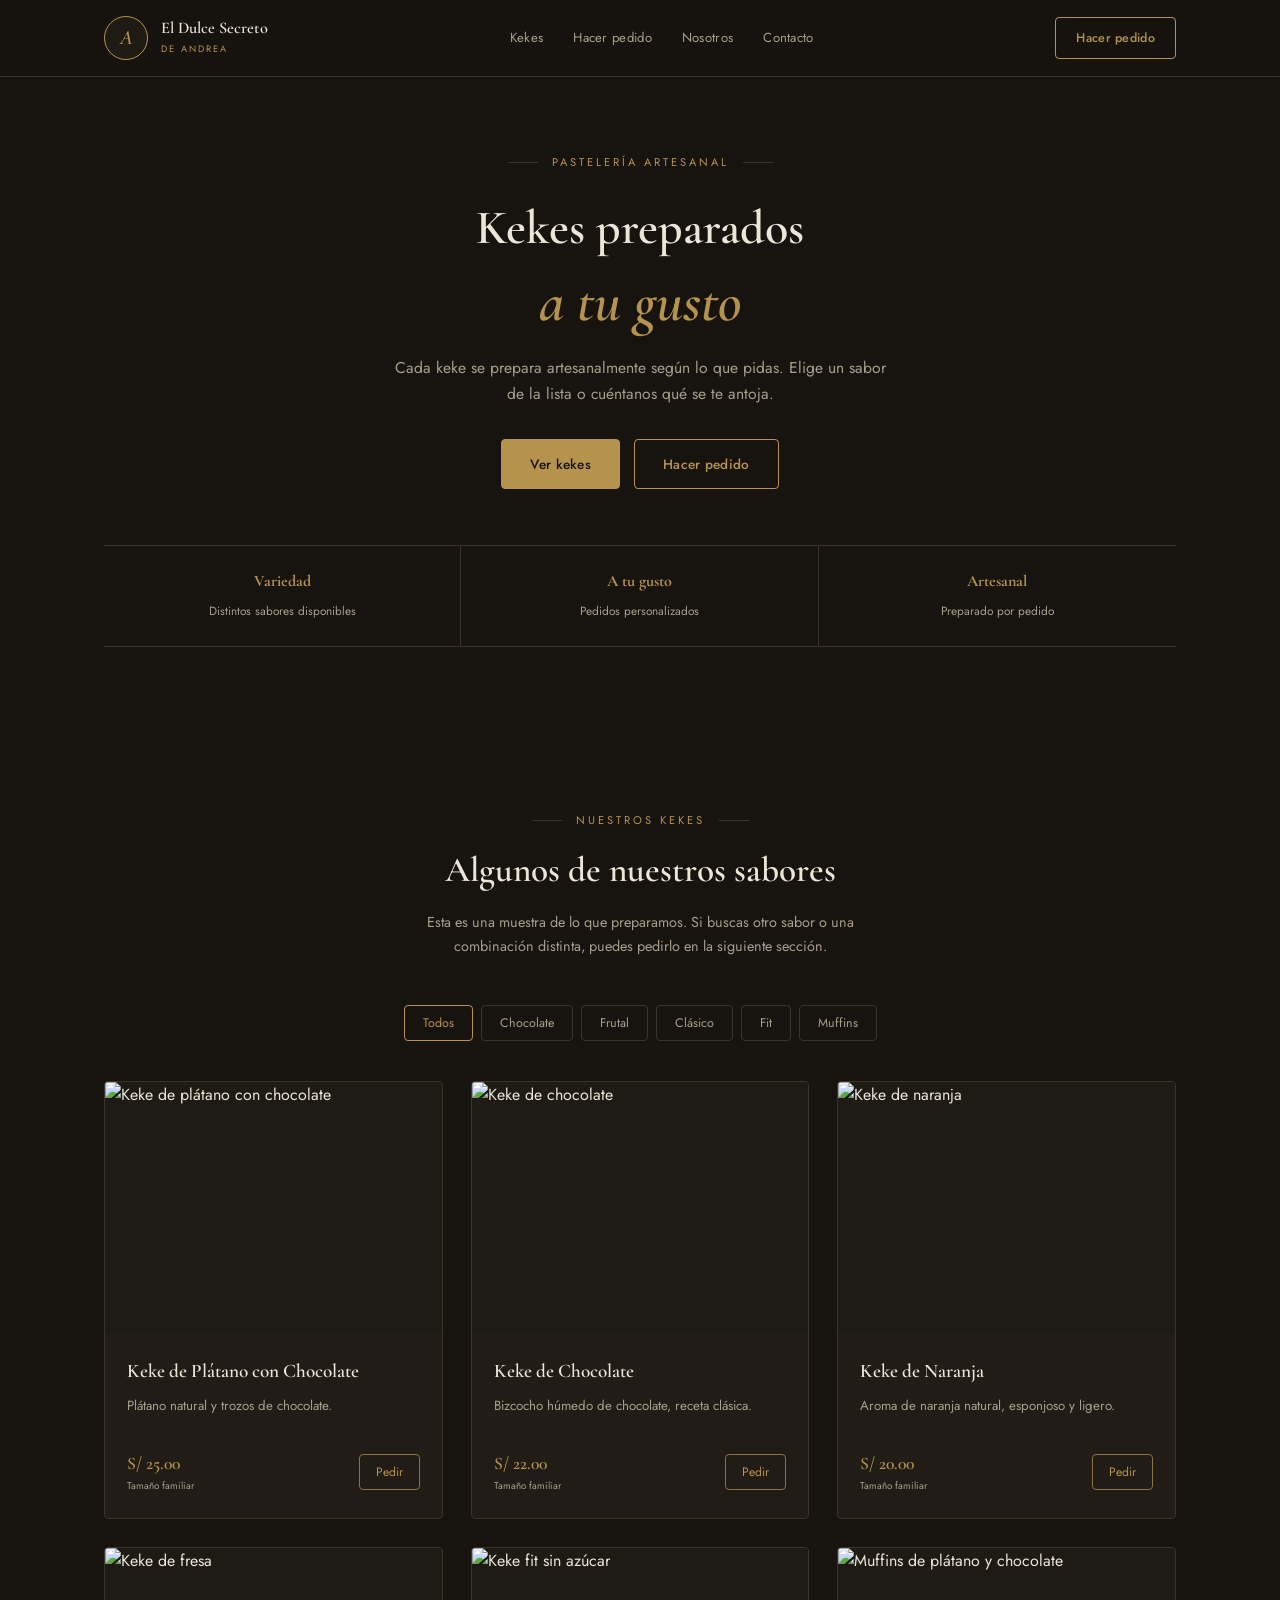
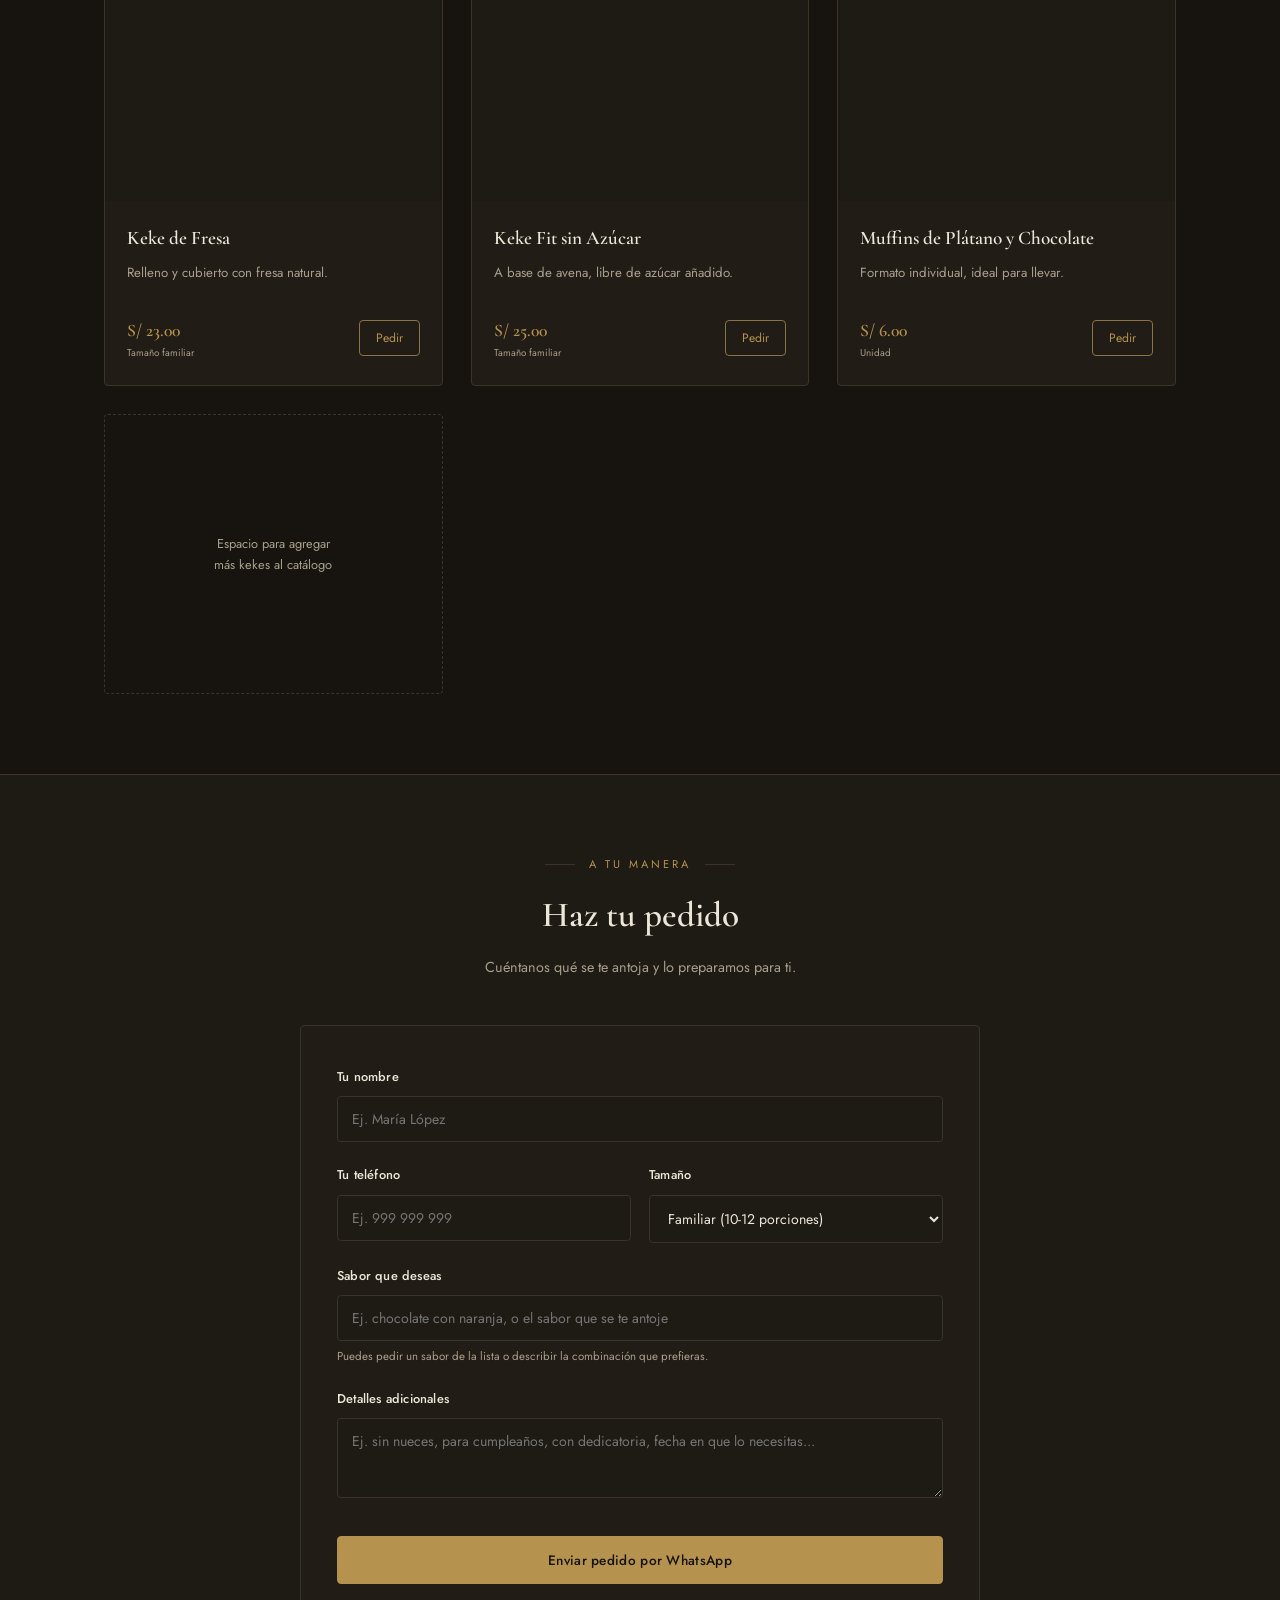
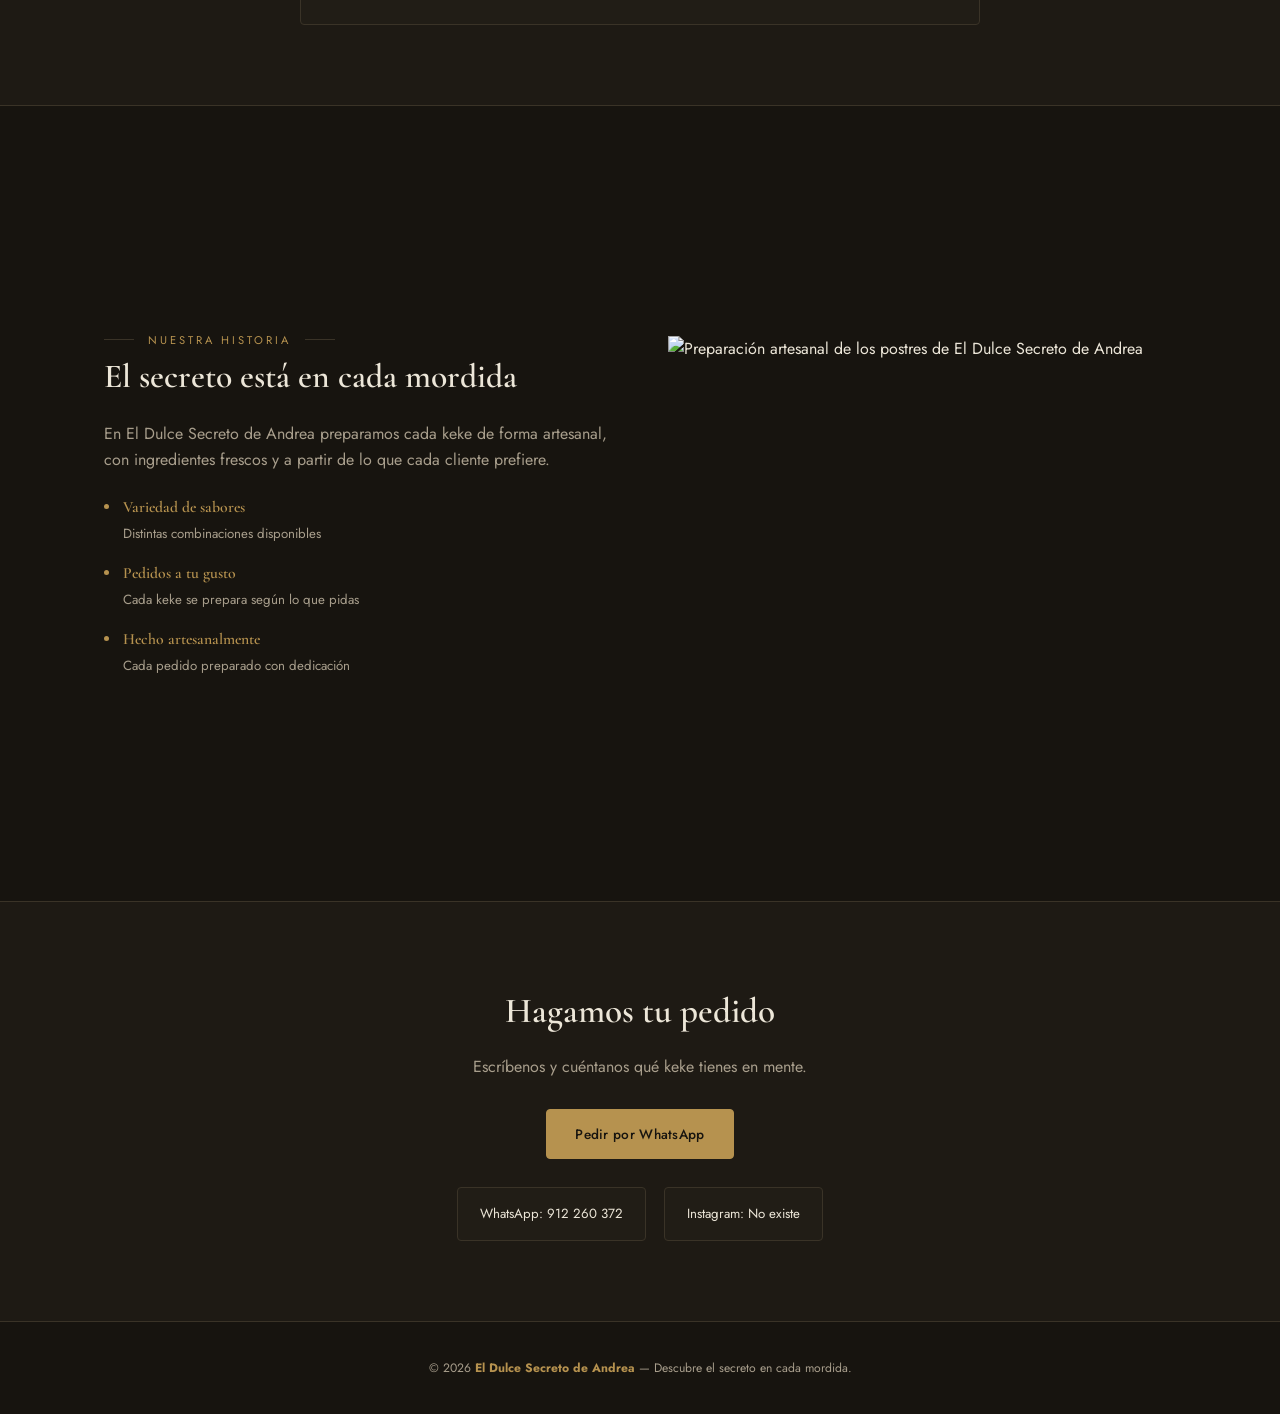
==== index.html @ 8eaac6d7 "Rename README.md to index.html" ====
<!DOCTYPE html>
<html lang="es">
<head>
<meta charset="UTF-8">
<meta name="viewport" content="width=device-width, initial-scale=1.0">
<title>El Dulce Secreto de Andrea | Pastelería Artesanal</title>
<meta name="description" content="Queques artesanales preparados a tu gusto. Elige tu sabor y arma tu pedido.">

<!-- ============================================================
     FUENTES
     - "Cormorant Garamond" = títulos (serif clásica)
     - "Jost" = texto general
     Si quieres cambiar de fuente, hazlo aquí y en --font-* abajo.
============================================================= -->
<link rel="preconnect" href="https://fonts.googleapis.com">
<link rel="preconnect" href="https://fonts.gstatic.com" crossorigin>
<link href="https://fonts.googleapis.com/css2?family=Cormorant+Garamond:ital,wght@0,500;0,600;0,700;1,500&family=Jost:wght@300;400;500;600&display=swap" rel="stylesheet">

<style>
  /* ============================================================
     1. VARIABLES DE MARCA
     Paleta inspirada en tu flyer (negro + dorado) pero más suave:
     fondo carbón oscuro en vez de negro puro, dorado como acento
     puntual, no como color dominante.
  ============================================================= */
  :root{
    --fondo:        #17140f;   /* carbón oscuro, no negro puro */
    --fondo-suave:  #1e1a14;
    --tarjeta:      #211d16;
    --texto:        #ece6d8;
    --texto-suave:  #a89e8c;
    --dorado:       #b6924f;
    --dorado-suave: #8c7343;
    --linea:        #3a3327;

    --font-display: 'Cormorant Garamond', serif;
    --font-body:    'Jost', sans-serif;

    --radio: 4px;
  }

  *{ box-sizing:border-box; margin:0; padding:0; }
  html{ scroll-behavior:smooth; }

  body{
    background: var(--fondo);
    color: var(--texto);
    font-family: var(--font-body);
    line-height: 1.65;
  }

  img{  display:block; }
  a{ color:inherit; text-decoration:none; }
  ::selection{ background: var(--dorado-suave); color:#fff; }

  a:focus-visible, button:focus-visible, input:focus-visible, textarea:focus-visible, select:focus-visible{
    outline: 1px solid var(--dorado);
    outline-offset: 3px;
  }

  .contenedor{
    width:100%;
    max-width: 1120px;
    margin-inline:auto;
    padding-inline: 24px;
  }

  .filete{
    display:flex; align-items:center; justify-content:center; gap:14px;
    color: var(--dorado);
    font-size: 0.7rem;
    letter-spacing: 3px;
    text-transform: uppercase;
  }
  .filete::before, .filete::after{
    content:""; width:30px; height:1px; background: var(--linea);
  }

  /* ============================================================
     2. ENCABEZADO
  ============================================================= */
  header{
    position:sticky; top:0; z-index:100;
    background: rgba(23,20,15,0.94);
    border-bottom: 1px solid var(--linea);
  }

  .nav{ display:flex; align-items:center; justify-content:space-between; padding-block:16px; }
  .marca{ display:flex; align-items:center; gap:13px; }

  .marca-logo{
    width:44px; height:44px; border-radius:50%;
    border:1px solid var(--dorado);
    display:flex; align-items:center; justify-content:center;
    font-family: var(--font-display); font-style:italic; font-weight:600;
    font-size:1.3rem; color: var(--dorado);
    background: var(--fondo-suave);
    /* 👉 Reemplaza este círculo con tu logo real, por ejemplo:
       <img class="marca-logo" src="RUTA_O_LINK_DE_TU_LOGO" alt="El Dulce Secreto de Andrea"> */
  }

  .marca-texto p{ font-family: var(--font-display); font-weight:600; font-size:1.02rem; color:var(--texto); line-height:1.1; }
  .marca-texto span{ display:block; font-size:0.58rem; letter-spacing:2px; color:var(--dorado); text-transform:uppercase; margin-top:3px; }

  .nav-links{ display:flex; gap:30px; font-size:0.82rem; letter-spacing:0.3px; }
  .nav-links a{ color: var(--texto-suave); transition:color .2s; }
  .nav-links a:hover{ color:var(--dorado); }

  .nav-cta{
    background: transparent;
    border: 1px solid var(--dorado);
    color: var(--dorado);
    font-weight:500; font-size:0.78rem;
    padding:10px 20px; border-radius: var(--radio);
    letter-spacing:0.3px;
    transition: background .2s, color .2s;
  }
  .nav-cta:hover{ background: var(--dorado); color: var(--fondo); }

  /* Menú hamburguesa */
  .menu-toggle{
    display:none; flex-direction:column; justify-content:center; gap:5px;
    background:none; border:none; cursor:pointer; padding:6px;
  }
  .menu-toggle span{ width:22px; height:1px; background: var(--dorado); display:block; }

  /* ============================================================
     3. HERO
  ============================================================= */
  .hero{ padding: 76px 0 84px; text-align:center; }

  .hero h1{
    font-family: var(--font-display);
    font-weight:600;
    font-size: clamp(2rem, 5vw, 3rem);
    color: var(--texto);
    margin-top: 18px;
  }
  .hero h1 em{
    display:block;
    font-style:italic;
    font-weight:600;
    color: var(--dorado);
    font-size: clamp(2.3rem, 6vw, 3.6rem);
    line-height:1.15;
  }

  .hero p.sub{
    max-width: 500px; margin: 20px auto 32px;
    color: var(--texto-suave); font-size:0.98rem;
  }

  .hero-botones{ display:flex; gap:14px; justify-content:center; flex-wrap:wrap; }

  .btn{
    display:inline-block; padding:13px 28px; border-radius:var(--radio);
    font-weight:500; font-size:0.85rem; letter-spacing:0.3px;
    transition: background .2s, color .2s;
    cursor:pointer; border:1px solid var(--dorado);
    font-family: inherit;
  }
  .btn-dorado{ background: var(--dorado); color: var(--fondo); }
  .btn-dorado:hover{ background: var(--dorado-suave); }
  .btn-borde{ background: transparent; color: var(--dorado); }
  .btn-borde:hover{ background: var(--dorado); color: var(--fondo); }

  /* franja de datos simples, sin iconos vistosos */
  .franja{
    margin-top: 56px;
    display:grid; grid-template-columns: repeat(3,1fr);
    border-top:1px solid var(--linea); border-bottom:1px solid var(--linea);
  }
  .franja-item{ padding: 22px 14px; text-align:center; border-right:1px solid var(--linea); }
  .franja-item:last-child{ border-right:none; }
  .franja-item strong{ display:block; font-family:var(--font-display); font-size:1rem; color:var(--dorado); margin-bottom:3px; }
  .franja-item span{ font-size:0.74rem; color:var(--texto-suave); }

  /* ============================================================
     4. SECCIONES GENERALES
  ============================================================= */
  section{ padding: 80px 0; }

  .titulo-seccion{ text-align:center; margin-bottom:46px; }
  .titulo-seccion .filete{ justify-content:center; margin-bottom:12px; }
  .titulo-seccion h2{
    font-family: var(--font-display); font-weight:600;
    font-size: clamp(1.7rem, 3.5vw, 2.2rem); color: var(--texto);
  }
  .titulo-seccion p{ max-width:460px; margin:12px auto 0; color:var(--texto-suave); font-size:0.9rem; }

  /* ============================================================
     5. FILTRO DE CATEGORÍA (simple, sin animaciones vistosas)
     👉 Es un filtro básico con JavaScript: al hacer click en una
     categoría, se muestran/ocultan tarjetas según su atributo
     data-categoria. No es una función compleja, solo mostrar/ocultar.
  ============================================================= */
  .filtro{
    display:flex; flex-wrap:wrap; justify-content:center; gap:8px;
    margin-bottom: 40px;
  }
  .filtro-btn{
    border:1px solid var(--linea); background: transparent;
    color: var(--texto-suave);
    padding:8px 18px; font-size:0.78rem; border-radius:var(--radio);
    cursor:pointer; font-family:inherit; transition: border-color .2s, color .2s;
  }
  .filtro-btn.activo{ border-color: var(--dorado); color: var(--dorado); }

  /* ============================================================
     6. GRID DE PRODUCTOS (KEKES)
     ============================================================
     👉 PARA AGREGAR UN NUEVO KEKE:
     1. Copia un bloque completo <article class="producto">...</article>
     2. Pégalo dentro de <div class="grid-productos">, antes de la
        tarjeta "Espacio para más kekes" (o donde prefieras).
     3. Cambia:
        - data-categoria: usa una de las que ya existen (ver los
          botones de .filtro más abajo en el HTML) o crea una nueva
          categoría — si creas una nueva, agrega también su botón
          en la sección .filtro. Si el keke encaja en más de una
          categoría, escríbelas separadas por un espacio dentro de
          las mismas comillas, ej: data-categoria="frutal chocolate"
        - data-sabor: el texto exacto que se va a llenar solo en el
          campo "Sabor que deseas" del formulario cuando el cliente
          presione "Pedir" en esa tarjeta.
        - la imagen (src y alt)
        - el nombre del keke
        - la descripción corta
        - el precio

     👉 PARA LA IMAGEN:
     Coloca el link directo de tu foto (por ejemplo, súbela a la
     carpeta img/ del mismo repositorio y usa "img/nombre.jpg", o
     usa un link de un servicio como Imgur). Aquí dejo un texto de
     marcador de posición: RUTA_O_LINK_DE_LA_IMAGEN — reemplázalo.
  ============================================================= */
  .grid-productos{ display:grid; grid-template-columns: repeat(3,1fr); gap:28px; }

  .producto{
    background: var(--tarjeta);
    border:1px solid var(--linea);
    border-radius: var(--radio);
    overflow:hidden;
    transition: border-color .2s;
  }
  .producto:hover{ border-color: var(--dorado-suave); }

  .producto-img{ aspect-ratio:4/3; overflow:hidden; background: var(--fondo-suave); }
  .producto-img img{ width:100%; height:100%; object-fit:cover; }

  .producto-info{ padding: 22px 22px 24px; }
  .producto-info h3{ font-family:var(--font-display); font-weight:600; font-size:1.2rem; color:var(--texto); margin-bottom:7px; }
  .producto-info p{ font-size:0.83rem; color:var(--texto-suave); margin-bottom:16px; min-height:38px; }

  .producto-footer{ display:flex; align-items:center; justify-content:space-between; }
  .producto-precio{ font-family:var(--font-display); font-weight:600; font-size:1.1rem; color:var(--dorado); }
  .producto-precio span{ display:block; font-family:var(--font-body); font-size:0.62rem; color:var(--texto-suave); font-weight:400; }

  .btn-pedir{
    background:transparent; border:1px solid var(--dorado-suave); color:var(--dorado);
    font-size:0.76rem; padding:8px 16px; border-radius:var(--radio);
    transition: background .2s, color .2s; cursor:pointer; font-family:inherit;
  }
  .btn-pedir:hover{ background:var(--dorado); color:var(--fondo); }

  /* Tarjeta guía para agregar más kekes, se puede borrar cuando quieras */
  .producto.espacio-libre{
    display:flex; align-items:center; justify-content:center;
    min-height:280px;
    border:1px dashed var(--linea);
    background: transparent;
  }
  .producto.espacio-libre p{
    text-align:center; padding:26px; color: var(--texto-suave); font-size:0.8rem;
  }

  /* ============================================================
     7. ARMA TU PEDIDO
     👉 El cliente escribe libremente el sabor que quiere (no una
     lista cerrada), porque se pueden preparar distintas
     combinaciones según el gusto de cada quien.
  ============================================================= */
  .personalizado{ background: var(--fondo-suave); border-top:1px solid var(--linea); border-bottom:1px solid var(--linea); }

  .form-pedido{
    max-width: 680px; margin: 0 auto;
    background: var(--tarjeta);
    border:1px solid var(--linea);
    border-radius: var(--radio);
    padding: 40px 36px;
  }

  .campo{ margin-bottom: 22px; }
  .campo label{ display:block; font-size:0.8rem; font-weight:500; color:var(--texto); margin-bottom:9px; letter-spacing:0.2px; }
  .campo-ayuda{ font-size:0.72rem; color:var(--texto-suave); margin-top:6px; }

  .campo input[type="text"],
  .campo input[type="tel"],
  .campo select,
  .campo textarea{
    width:100%;
    border:1px solid var(--linea);
    background: var(--fondo-suave);
    border-radius: var(--radio);
    padding: 12px 14px;
    font-family: var(--font-body);
    font-size:0.88rem;
    color: var(--texto);
  }
  .campo textarea{ resize:vertical; min-height:80px; }

  .fila-dos{ display:grid; grid-template-columns:1fr 1fr; gap:18px; }

  .form-pedido .btn{ width:100%; text-align:center; margin-top:8px; }

  /* ============================================================
     8. SOBRE ANDREA
  ============================================================= */
  .sobre-grid{ display:grid; grid-template-columns:1fr 1fr; gap:56px; align-items:center; }
  .sobre-texto h2{ font-family:var(--font-display); font-weight:600; font-size:clamp(1.6rem,3vw,2.1rem); margin-bottom:16px; }
  .sobre-texto p{ color:var(--texto-suave); margin-bottom:22px; }

  .lista-valores{ display:flex; flex-direction:column; gap:16px; }
  .valor{ display:flex; gap:14px; align-items:flex-start; }
  .valor-marca{ width:5px; height:5px; border-radius:50%; background:var(--dorado); margin-top:9px; flex-shrink:0; }
  .valor h4{ font-family:var(--font-display); font-weight:600; color:var(--dorado); font-size:0.98rem; margin-bottom:2px; }
  .valor p{ font-size:0.83rem; color:var(--texto-suave); margin:0; }

  .sobre-imagen{
    border-radius: var(--radio); overflow:hidden; aspect-ratio:4/5;
  }
  .sobre-imagen img{ width:100%; height:100%; object-fit:cover; }

  /* ============================================================
     9. CONTACTO
  ============================================================= */
  .contacto{ text-align:center; background: var(--fondo-suave); border-top:1px solid var(--linea); }
  .contacto h2{ font-family:var(--font-display); font-weight:600; font-size:clamp(1.7rem,3.5vw,2.2rem); margin-bottom:14px; }
  .contacto p{ color:var(--texto-suave); max-width:460px; margin:0 auto 28px; }

  .contacto-medios{ display:flex; justify-content:center; gap:18px; flex-wrap:wrap; margin-top:28px; }
  .medio{
    background: var(--tarjeta); border:1px solid var(--linea); border-radius:var(--radio);
    padding:15px 22px; font-size:0.83rem;
  }

  /* ============================================================
     10. FOOTER
  ============================================================= */
  footer{ padding:36px 0; text-align:center; font-size:0.76rem; color: var(--texto-suave); border-top:1px solid var(--linea); }
  footer strong{ color: var(--dorado); }

  /* ============================================================
     11. RESPONSIVE
  ============================================================= */
  @media (max-width:900px){
    .grid-productos{ grid-template-columns: repeat(2,1fr); }
    .sobre-grid{ grid-template-columns:1fr; gap:32px; }
    .sobre-imagen{ order:-1; aspect-ratio:16/9; }
    .fila-dos{ grid-template-columns:1fr; }
  }

  @media (max-width:640px){
    .nav-links{
      position:fixed; top:69px; right:0;
      flex-direction:column;
      background: var(--fondo-suave);
      border-left:1px solid var(--linea); border-bottom:1px solid var(--linea);
      width:210px; padding:20px; gap:18px;
      transform: translateX(100%); transition: transform .25s ease;
    }
    .nav-links.abierto{ transform: translateX(0); }
    .nav-cta{ display:none; }
    .menu-toggle{ display:flex; }
    .franja{ grid-template-columns:1fr; }
    .franja-item{ border-right:none; border-bottom:1px solid var(--linea); }
    .franja-item:last-child{ border-bottom:none; }
    .grid-productos{ grid-template-columns:1fr; }
    .hero{ padding:52px 0 60px; }
    .form-pedido{ padding:30px 20px;}
  }

  @media (prefers-reduced-motion: reduce){
    *{ transition:none !important; }
    html{ scroll-behavior:auto; }
  }
  @media (min-width:900px){
    .sobre-imagen img{ width: 100%;max-width:800px; height:auto;display:block; margin: auto; padding-top: 150px; }
  }

</style>
</head>
<body>

<!-- =================== ENCABEZADO =================== -->
<header>
  <div class="contenedor nav">
    <div class="marca">
      <div class="marca-logo">A</div>
      <div class="marca-texto">
        <p>El Dulce Secreto</p>
        <span>de Andrea</span>
      </div>
    </div>

    <nav class="nav-links" id="navLinks">
      <a href="#productos">Kekes</a>
      <a href="#personalizado">Hacer pedido</a>
      <a href="#nosotros">Nosotros</a>
      <a href="#contacto">Contacto</a>
    </nav>

    <a href="#personalizado" class="nav-cta">Hacer pedido</a>

    <button class="menu-toggle" id="menuToggle" aria-label="Abrir menú">
      <span></span><span></span><span></span>
    </button>
  </div>
</header>

<!-- =================== HERO =================== -->
<section class="hero">
  <div class="contenedor">
    <span class="filete">Pastelería artesanal</span>
    <h1>Kekes preparados<em>a tu gusto</em></h1>
    <p class="sub">Cada keke se prepara artesanalmente según lo que pidas. Elige un sabor de la lista o cuéntanos qué se te antoja.</p>

    <div class="hero-botones">
      <a href="#productos" class="btn btn-dorado">Ver kekes</a>
      <a href="#personalizado" class="btn btn-borde">Hacer pedido</a>
    </div>

    <div class="franja">
      <div class="franja-item"><strong>Variedad</strong><span>Distintos sabores disponibles</span></div>
      <div class="franja-item"><strong>A tu gusto</strong><span>Pedidos personalizados</span></div>
      <div class="franja-item"><strong>Artesanal</strong><span>Preparado por pedido</span></div>
    </div>
  </div>
</section>

<!-- =================== PRODUCTOS ===================
     👉 Catálogo de kekes. Lee los comentarios de la sección
     .grid-productos en el CSS de arriba para saber cómo agregar más.
================================================== -->
<section id="productos">
  <div class="contenedor">
    <div class="titulo-seccion">
      <span class="filete">Nuestros kekes</span>
      <h2>Algunos de nuestros sabores</h2>
      <p>Esta es una muestra de lo que preparamos. Si buscas otro sabor o una combinación distinta, puedes pedirlo en la siguiente sección.</p>
    </div>

    <!-- Filtro simple: botones que muestran/ocultan tarjetas según
         data-categoria. Para agregar una categoría nueva, agrega
         aquí un botón con su propio data-filtro y úsalo en el
         data-categoria de las tarjetas correspondientes. -->
    <div class="filtro" id="filtroCategorias">
      <button class="filtro-btn activo" data-filtro="todos">Todos</button>
      <button class="filtro-btn" data-filtro="chocolate">Chocolate</button>
      <button class="filtro-btn" data-filtro="frutal">Frutal</button>
      <button class="filtro-btn" data-filtro="clasico">Clásico</button>
      <button class="filtro-btn" data-filtro="fit">Fit</button>
      <button class="filtro-btn" data-filtro="muffins">Muffins</button>
    </div>

    <div class="grid-productos" id="gridProductos">

      <!-- ---------- KEKE 1 ---------- -->
      <article class="producto" data-categoria="frutal chocolate" data-sabor="Keke de Plátano con Chocolate">
        <div class="producto-img">
          <img src="RUTA_O_LINK_DE_LA_IMAGEN" alt="Keke de plátano con chocolate">
        </div>
        <div class="producto-info">
          <h3>Keke de Plátano con Chocolate</h3>
          <p>Plátano natural y trozos de chocolate.</p>
          <div class="producto-footer">
            <div class="producto-precio">S/ 25.00 <span>Tamaño familiar</span></div>
            <button type="button" class="btn-pedir">Pedir</button>
          </div>
        </div>
      </article>

      <!-- ---------- KEKE 2 ---------- -->
      <article class="producto" data-categoria="chocolate" data-sabor="Keke de Chocolate">
        <div class="producto-img">
          <img src="RUTA_O_LINK_DE_LA_IMAGEN" alt="Keke de chocolate">
        </div>
        <div class="producto-info">
          <h3>Keke de Chocolate</h3>
          <p>Bizcocho húmedo de chocolate, receta clásica.</p>
          <div class="producto-footer">
            <div class="producto-precio">S/ 22.00 <span>Tamaño familiar</span></div>
            <button type="button" class="btn-pedir">Pedir</button>
          </div>
        </div>
      </article>

      <!-- ---------- KEKE 3 ---------- -->
      <article class="producto" data-categoria="clasico" data-sabor="Keke de Naranja">
        <div class="producto-img">
          <img src="RUTA_O_LINK_DE_LA_IMAGEN" alt="Keke de naranja">
        </div>
        <div class="producto-info">
          <h3>Keke de Naranja</h3>
          <p>Aroma de naranja natural, esponjoso y ligero.</p>
          <div class="producto-footer">
            <div class="producto-precio">S/ 20.00 <span>Tamaño familiar</span></div>
            <button type="button" class="btn-pedir">Pedir</button>
          </div>
        </div>
      </article>

      <!-- ---------- KEKE 4 ---------- -->
      <article class="producto" data-categoria="frutal" data-sabor="Keke de Fresa">
        <div class="producto-img">
          <img src="RUTA_O_LINK_DE_LA_IMAGEN" alt="Keke de fresa">
        </div>
        <div class="producto-info">
          <h3>Keke de Fresa</h3>
          <p>Relleno y cubierto con fresa natural.</p>
          <div class="producto-footer">
            <div class="producto-precio">S/ 23.00 <span>Tamaño familiar</span></div>
            <button type="button" class="btn-pedir">Pedir</button>
          </div>
        </div>
      </article>

      <!-- ---------- KEKE 5 (categoría Fit) ---------- -->
      <article class="producto" data-categoria="fit" data-sabor="Keke Fit sin Azúcar">
        <div class="producto-img">
          <img src="RUTA_O_LINK_DE_LA_IMAGEN" alt="Keke fit sin azúcar">
        </div>
        <div class="producto-info">
          <h3>Keke Fit sin Azúcar</h3>
          <p>A base de avena, libre de azúcar añadido.</p>
          <div class="producto-footer">
            <div class="producto-precio">S/ 25.00 <span>Tamaño familiar</span></div>
            <button type="button" class="btn-pedir">Pedir</button>
          </div>
        </div>
      </article>

      <!-- ---------- KEKE 6 (categoría Muffins) ---------- -->
      <article class="producto" data-categoria="muffins" data-sabor="Muffins de Plátano y Chocolate">
        <div class="producto-img">
          <img src="RUTA_O_LINK_DE_LA_IMAGEN" alt="Muffins de plátano y chocolate">
        </div>
        <div class="producto-info">
          <h3>Muffins de Plátano y Chocolate</h3>
          <p>Formato individual, ideal para llevar.</p>
          <div class="producto-footer">
            <div class="producto-precio">S/ 6.00 <span>Unidad</span></div>
            <button type="button" class="btn-pedir">Pedir</button>
          </div>
        </div>
      </article>

      <!-- ---------- ESPACIO PARA MÁS KEKES ----------
           👉 Copia un bloque <article class="producto">...</article>
           de arriba y pégalo antes de esta tarjeta cada vez que
           agregues un keke nuevo. Borra este bloque cuando ya no
           lo necesites, o muévelo al final de tu catálogo. -->
      <article class="producto espacio-libre">
        <p>Espacio para agregar<br>más kekes al catálogo</p>
      </article>

    </div>
  </div>
</section>

<!-- =================== ARMA TU PEDIDO ===================
     👉 El cliente escribe el sabor con sus propias palabras (campo
     de texto libre), porque los kekes se preparan según el gusto
     de cada persona y no solo de una lista fija. Al enviar, arma
     un mensaje y abre WhatsApp — no requiere ningún servidor. -->
<section id="personalizado" class="personalizado">
  <div class="contenedor">
    <div class="titulo-seccion">
      <span class="filete">A tu manera</span>
      <h2>Haz tu pedido</h2>
      <p>Cuéntanos qué se te antoja y lo preparamos para ti.</p>
    </div>

    <form class="form-pedido" id="formPedido">
      <div class="campo">
        <label for="nombre">Tu nombre</label>
        <input type="text" id="nombre" name="nombre" placeholder="Ej. María López" required>
      </div>

      <div class="fila-dos">
        <div class="campo">
          <label for="telefono">Tu teléfono</label>
          <input type="tel" id="telefono" name="telefono" placeholder="Ej. 999 999 999" required>
        </div>
        <div class="campo">
          <label for="tamano">Tamaño</label>
          <select id="tamano" name="tamano">
            <option value="Individual">Individual</option>
            <option value="Mediano">Mediano (6 porciones)</option>
            <option value="Familiar" selected>Familiar (10-12 porciones)</option>
          </select>
        </div>
      </div>

      <div class="campo">
        <label for="sabor">Sabor que deseas</label>
        <input type="text" id="sabor" name="sabor" placeholder="Ej. chocolate con naranja, o el sabor que se te antoje" required>
        <p class="campo-ayuda">Puedes pedir un sabor de la lista o describir la combinación que prefieras.</p>
      </div>

      <div class="campo">
        <label for="detalles">Detalles adicionales</label>
        <textarea id="detalles" name="detalles" placeholder="Ej. sin nueces, para cumpleaños, con dedicatoria, fecha en que lo necesitas..."></textarea>
      </div>

      <button type="submit" class="btn btn-dorado">Enviar pedido por WhatsApp</button>
    </form>
  </div>
</section>

<!-- =================== SOBRE ANDREA =================== -->
<section id="nosotros">
  <div class="contenedor sobre-grid">
    <div class="sobre-texto">
      <span class="filete" style="justify-content:flex-start">Nuestra historia</span>
      <h2>El secreto está en cada mordida</h2>
      <p>
        En El Dulce Secreto de Andrea preparamos cada keke de forma artesanal,
        con ingredientes frescos y a partir de lo que cada cliente prefiere.
      </p>

      <div class="lista-valores">
        <div class="valor">
          <div class="valor-marca"></div>
          <div><h4>Variedad de sabores</h4><p>Distintas combinaciones disponibles</p></div>
        </div>
        <div class="valor">
          <div class="valor-marca"></div>
          <div><h4>Pedidos a tu gusto</h4><p>Cada keke se prepara según lo que pidas</p></div>
        </div>
        <div class="valor">
          <div class="valor-marca"></div>
          <div><h4>Hecho artesanalmente</h4><p>Cada pedido preparado con dedicación</p></div>
        </div>
      </div>
    </div>

    <div class="sobre-imagen">
      <img src="img/logo-empresa.jpeg" alt="Preparación artesanal de los postres de El Dulce Secreto de Andrea">
    </div>
  </div>
</section>

<!-- =================== CONTACTO =================== -->
<section id="contacto" class="contacto">
  <div class="contenedor">
    <h2>Hagamos tu pedido</h2>
    <p>Escríbenos y cuéntanos qué keke tienes en mente.</p>

    <a href="#" id="linkWhatsapp" class="btn btn-dorado">Pedir por WhatsApp</a>
    <!-- 👉 Reemplaza el href="#" con tu link real, por ejemplo:
         href="https://wa.me/51999999999?text=Hola,%20quiero%20hacer%20un%20pedido" -->

    <div class="contacto-medios">
      <div class="medio">WhatsApp: 912 260 372</div>
      <div class="medio">Instagram: No existe</div>
      <!-- 👉 Reemplaza estos datos con tu información real -->
    </div>
  </div>
</section>

<!-- =================== FOOTER =================== -->
<footer>
  <div class="contenedor">
    © 2026 <strong>El Dulce Secreto de Andrea</strong> — Descubre el secreto en cada mordida.
  </div>
</footer>

<script>
  // ============================================================
  // MENÚ HAMBURGUESA (para pantallas pequeñas)
  // ============================================================
  const menuToggle = document.getElementById('menuToggle');
  const navLinks = document.getElementById('navLinks');
  menuToggle.addEventListener('click', () => navLinks.classList.toggle('abierto'));
  navLinks.querySelectorAll('a').forEach(link => {
    link.addEventListener('click', () => navLinks.classList.remove('abierto'));
  });

  // ============================================================
  // FILTRO DE CATEGORÍAS (simple: solo muestra/oculta tarjetas)
  // ============================================================
  const filtroCategorias = document.getElementById('filtroCategorias');
  const gridProductos = document.getElementById('gridProductos');

  filtroCategorias.addEventListener('click', (e) => {
    const boton = e.target.closest('.filtro-btn');
    if (!boton) return;

    filtroCategorias.querySelectorAll('.filtro-btn').forEach(b => b.classList.remove('activo'));
    boton.classList.add('activo');

    const categoria = boton.dataset.filtro;
    gridProductos.querySelectorAll('.producto').forEach(tarjeta => {
      if (tarjeta.classList.contains('espacio-libre')) return;
      const categoriasDeTarjeta = tarjeta.dataset.categoria.split(' ');
      const coincide = categoria === 'todos' || categoriasDeTarjeta.includes(categoria);
      tarjeta.style.display = coincide ? '' : 'none';
    });
  });

  // ============================================================
  // BOTÓN "PEDIR" DE CADA KEKE
  // Al presionarlo, escribe el nombre del keke en el campo "Sabor
  // que deseas" del formulario y baja hasta esa sección, para que
  // el cliente solo tenga que completar el resto de sus datos.
  // ============================================================
  const campoSabor = document.getElementById('sabor');

  gridProductos.addEventListener('click', (e) => {
    const boton = e.target.closest('.btn-pedir');
    if (!boton) return;

    const tarjeta = boton.closest('.producto');
    const sabor = tarjeta.dataset.sabor;
    if (sabor) campoSabor.value = sabor;

    document.getElementById('personalizado').scrollIntoView({ behavior: 'smooth' });
  });

  // ============================================================
  // FORMULARIO "HAZ TU PEDIDO"
  // Junta los datos y abre WhatsApp con el mensaje ya armado.
  // No requiere servidor ni base de datos.
  // 👉 CAMBIA el número de abajo por el tuyo, con código de país,
  // sin "+" ni espacios (ejemplo Perú: 51999999999).
  // ============================================================
  const NUMERO_WHATSAPP = "NUMERO_DE_WHATSAPP_CON_CODIGO_DE_PAIS";

  const formPedido = document.getElementById('formPedido');

  formPedido.addEventListener('submit', function(e){
    e.preventDefault();

    const nombre = document.getElementById('nombre').value.trim();
    const telefono = document.getElementById('telefono').value.trim();
    const tamano = document.getElementById('tamano').value;
    const sabor = document.getElementById('sabor').value.trim();
    const detalles = document.getElementById('detalles').value.trim();

    let mensaje = `Hola, quiero hacer un pedido:%0A`;
    mensaje += `Nombre: ${nombre}%0A`;
    mensaje += `Teléfono: ${telefono}%0A`;
    mensaje += `Tamaño: ${tamano}%0A`;
    mensaje += `Sabor: ${sabor}%0A`;
    if (detalles) mensaje += `Detalles: ${detalles}%0A`;

    const url = `https://wa.me/${NUMERO_WHATSAPP}?text=${mensaje}`;
    window.open(url, '_blank');
  });
</script>

</body>
</html>
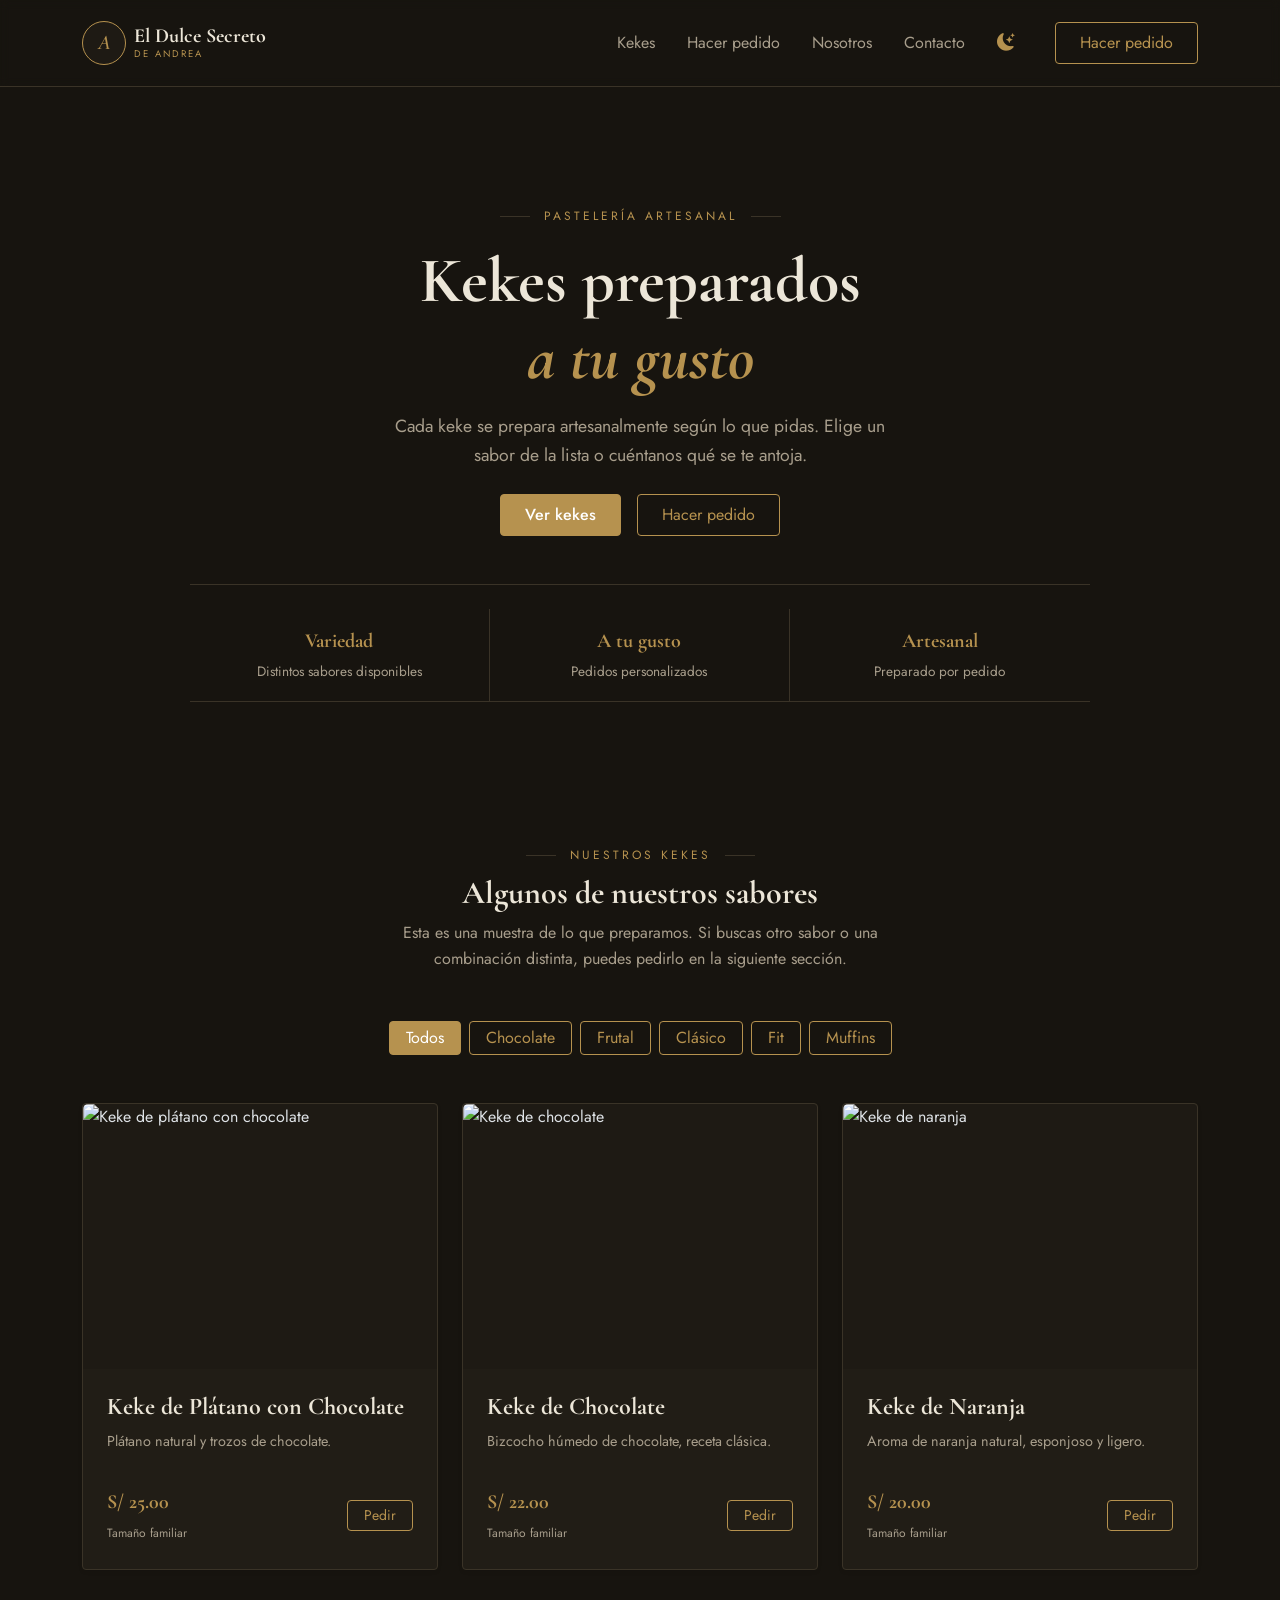
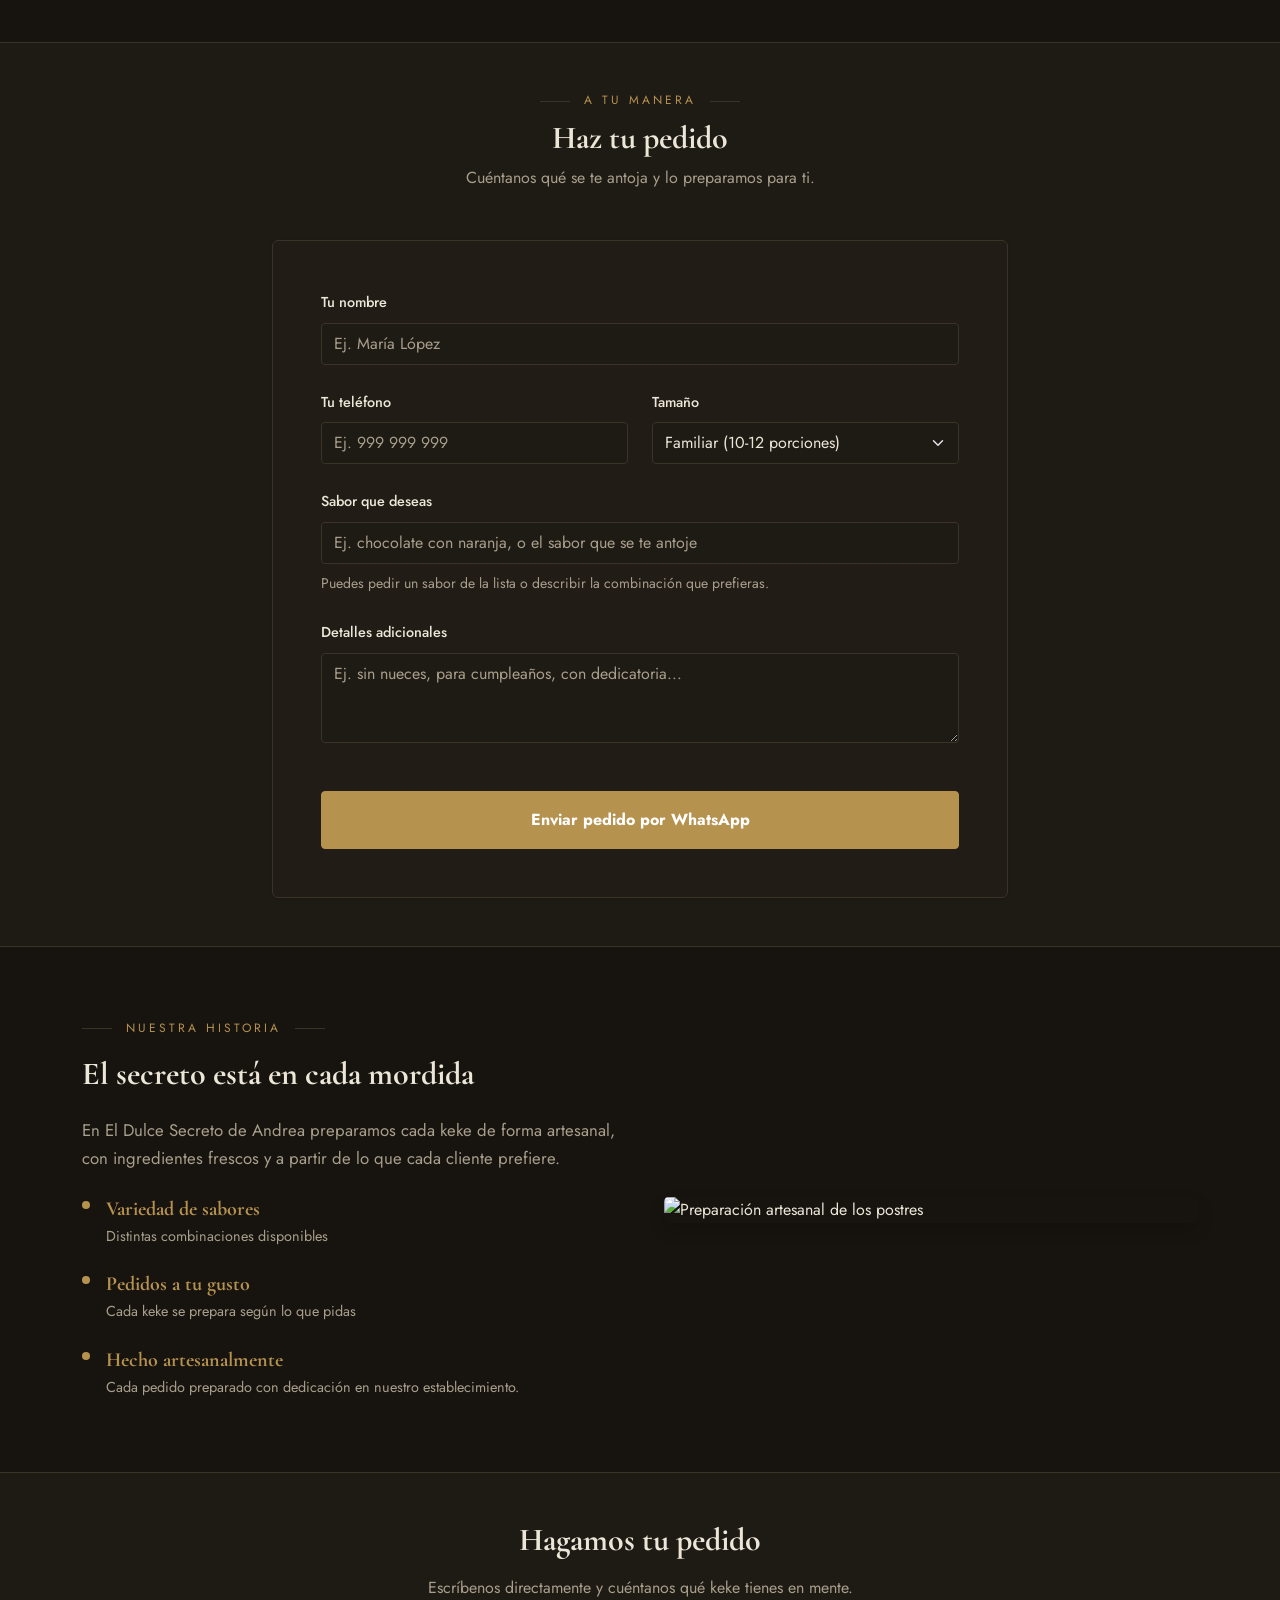
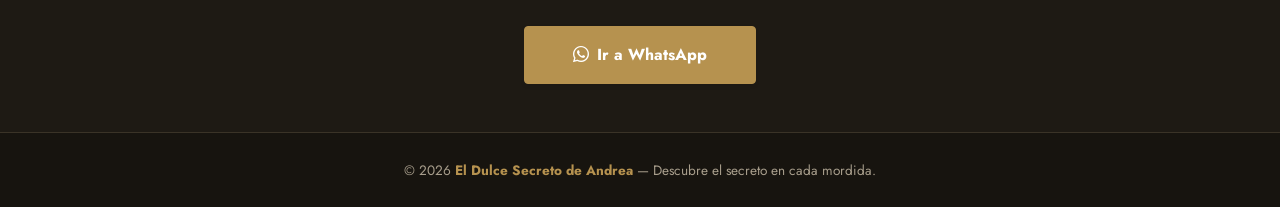
==== commit b820e0ec: "Change 'Hello World' to 'Goodbye World'" ====
--- a/index.html
+++ b/index.html
@@ -1,697 +1,518 @@
 <!DOCTYPE html>
-<html lang="es">
+<html lang="es" data-bs-theme="dark">
 <head>
 <meta charset="UTF-8">
 <meta name="viewport" content="width=device-width, initial-scale=1.0">
 <title>El Dulce Secreto de Andrea | Pastelería Artesanal</title>
-<meta name="description" content="Queques artesanales preparados a tu gusto. Elige tu sabor y arma tu pedido.">
+<meta name="description" content="Kekes artesanales preparados a tu gusto. Elige tu sabor y arma tu pedido.">
 
 <!-- ============================================================
      FUENTES
-     - "Cormorant Garamond" = títulos (serif clásica)
-     - "Jost" = texto general
-     Si quieres cambiar de fuente, hazlo aquí y en --font-* abajo.
 ============================================================= -->
 <link rel="preconnect" href="https://fonts.googleapis.com">
 <link rel="preconnect" href="https://fonts.gstatic.com" crossorigin>
 <link href="https://fonts.googleapis.com/css2?family=Cormorant+Garamond:ital,wght@0,500;0,600;0,700;1,500&family=Jost:wght@300;400;500;600&display=swap" rel="stylesheet">
 
+<!-- BOOTSTRAP 5.3 CSS -->
+<link href="https://cdn.jsdelivr.net/npm/bootstrap@5.3.2/dist/css/bootstrap.min.css" rel="stylesheet">
+
+<!-- BOOTSTRAP ICONS -->
+<link rel="stylesheet" href="https://cdn.jsdelivr.net/npm/bootstrap-icons@1.11.3/font/bootstrap-icons.css">
+
 <style>
   /* ============================================================
-     1. VARIABLES DE MARCA
-     Paleta inspirada en tu flyer (negro + dorado) pero más suave:
-     fondo carbón oscuro en vez de negro puro, dorado como acento
-     puntual, no como color dominante.
+     VARIABLES GLOBALES Y TEMAS (MODO OSCURO Y CLARO)
   ============================================================= */
-  :root{
-    --fondo:        #17140f;   /* carbón oscuro, no negro puro */
-    --fondo-suave:  #1e1a14;
-    --tarjeta:      #211d16;
-    --texto:        #ece6d8;
-    --texto-suave:  #a89e8c;
-    --dorado:       #b6924f;
-    --dorado-suave: #8c7343;
-    --linea:        #3a3327;
-
+  :root {
     --font-display: 'Cormorant Garamond', serif;
-    --font-body:    'Jost', sans-serif;
-
+    --font-body: 'Jost', sans-serif;
+    --dorado: #b6924f;
+    --dorado-hover: #9a7b42;
     --radio: 4px;
   }
 
-  *{ box-sizing:border-box; margin:0; padding:0; }
-  html{ scroll-behavior:smooth; }
-
-  body{
-    background: var(--fondo);
-    color: var(--texto);
+  /* TEMA OSCURO (Por defecto) */
+  [data-bs-theme="dark"] {
+    --bg-principal: #17140f;
+    --bg-tarjeta: #211d16;
+    --text-principal: #ece6d8;
+    --text-suave: #a89e8c;
+    --linea: #3a3327;
+    --form-bg: #1e1a14;
+  }
+
+  /* TEMA CLARO (Crema elegante) — blanco cálido, no puro #FFFFFF */
+  [data-bs-theme="light"] {
+    --bg-principal: #FAF7F1; /* Crema suave */
+    --bg-tarjeta: #FFFDF8;   /* Marfil, en vez de blanco puro */
+    --text-principal: #2A251E;
+    --text-suave: #5C554D;
+    --linea: #E6DFD1;
+    --form-bg: #F5F0E7;
+  }
+
+  body {
+    background-color: var(--bg-principal);
+    color: var(--text-principal);
     font-family: var(--font-body);
     line-height: 1.65;
-  }
-
-  img{  display:block; }
-  a{ color:inherit; text-decoration:none; }
-  ::selection{ background: var(--dorado-suave); color:#fff; }
-
-  a:focus-visible, button:focus-visible, input:focus-visible, textarea:focus-visible, select:focus-visible{
-    outline: 1px solid var(--dorado);
-    outline-offset: 3px;
-  }
-
-  .contenedor{
-    width:100%;
-    max-width: 1120px;
-    margin-inline:auto;
-    padding-inline: 24px;
-  }
-
-  .filete{
-    display:flex; align-items:center; justify-content:center; gap:14px;
+    transition: background-color 0.3s ease, color 0.3s ease;
+  }
+
+  h1, h2, h3, h4, h5, h6, .font-display {
+    font-family: var(--font-display);
+  }
+
+  /* Utilidades personalizadas */
+  .text-dorado { color: var(--dorado) !important; }
+  .bg-tarjeta { background-color: var(--bg-tarjeta); transition: background-color 0.3s ease; }
+  .text-suave { color: var(--text-suave) !important; transition: color 0.3s ease; }
+  .border-linea { border-color: var(--linea) !important; transition: border-color 0.3s ease; }
+
+  /* Botones personalizados */
+  .btn-dorado {
+    background-color: var(--dorado);
+    color: #fff;
+    border: 1px solid var(--dorado);
+    transition: all 0.3s;
+    font-weight: 500;
+    border-radius: var(--radio);
+  }
+  .btn-dorado:hover {
+    background-color: var(--dorado-hover);
+    color: #fff;
+    border-color: var(--dorado-hover);
+  }
+
+  .btn-outline-dorado {
+    background-color: transparent;
     color: var(--dorado);
-    font-size: 0.7rem;
-    letter-spacing: 3px;
-    text-transform: uppercase;
-  }
-  .filete::before, .filete::after{
-    content:""; width:30px; height:1px; background: var(--linea);
-  }
-
-  /* ============================================================
-     2. ENCABEZADO
-  ============================================================= */
-  header{
-    position:sticky; top:0; z-index:100;
-    background: rgba(23,20,15,0.94);
+    border: 1px solid var(--dorado);
+    transition: all 0.3s;
+    border-radius: var(--radio);
+  }
+  .btn-outline-dorado:hover, .btn-outline-dorado.activo {
+    background-color: var(--dorado);
+    color: #fff;
+  }
+
+  /* Filetes decorativos */
+  .filete {
+    display: flex; align-items: center; justify-content: center; gap: 14px;
+    color: var(--dorado); font-size: 0.75rem; letter-spacing: 3px; text-transform: uppercase;
+  }
+  .filete::before, .filete::after {
+    content: ""; width: 30px; height: 1px; background-color: var(--linea);
+  }
+
+  /* Navegación */
+  .navbar-custom {
+    background-color: rgba(var(--bg-principal), 0.95) !important;
+    backdrop-filter: blur(5px);
     border-bottom: 1px solid var(--linea);
   }
 
-  .nav{ display:flex; align-items:center; justify-content:space-between; padding-block:16px; }
-  .marca{ display:flex; align-items:center; gap:13px; }
-
-  .marca-logo{
-    width:44px; height:44px; border-radius:50%;
-    border:1px solid var(--dorado);
-    display:flex; align-items:center; justify-content:center;
-    font-family: var(--font-display); font-style:italic; font-weight:600;
-    font-size:1.3rem; color: var(--dorado);
-    background: var(--fondo-suave);
-    /* 👉 Reemplaza este círculo con tu logo real, por ejemplo:
-       <img class="marca-logo" src="RUTA_O_LINK_DE_TU_LOGO" alt="El Dulce Secreto de Andrea"> */
-  }
-
-  .marca-texto p{ font-family: var(--font-display); font-weight:600; font-size:1.02rem; color:var(--texto); line-height:1.1; }
-  .marca-texto span{ display:block; font-size:0.58rem; letter-spacing:2px; color:var(--dorado); text-transform:uppercase; margin-top:3px; }
-
-  .nav-links{ display:flex; gap:30px; font-size:0.82rem; letter-spacing:0.3px; }
-  .nav-links a{ color: var(--texto-suave); transition:color .2s; }
-  .nav-links a:hover{ color:var(--dorado); }
-
-  .nav-cta{
-    background: transparent;
+  .marca-logo {
+    width: 44px; height: 44px; border-radius: 50%;
     border: 1px solid var(--dorado);
+    display: flex; align-items: center; justify-content: center;
+    font-family: var(--font-display); font-style: italic; font-weight: 600;
+    font-size: 1.3rem; color: var(--dorado);
+    background-color: var(--form-bg);
+  }
+
+  /* Botón de tema (icono Bootstrap) */
+  .btn-tema {
+    display: flex; align-items: center; justify-content: center;
+    width: 34px; height: 34px;
+    font-size: 1.1rem;
     color: var(--dorado);
-    font-weight:500; font-size:0.78rem;
-    padding:10px 20px; border-radius: var(--radio);
-    letter-spacing:0.3px;
-    transition: background .2s, color .2s;
-  }
-  .nav-cta:hover{ background: var(--dorado); color: var(--fondo); }
-
-  /* Menú hamburguesa */
-  .menu-toggle{
-    display:none; flex-direction:column; justify-content:center; gap:5px;
-    background:none; border:none; cursor:pointer; padding:6px;
-  }
-  .menu-toggle span{ width:22px; height:1px; background: var(--dorado); display:block; }
-
-  /* ============================================================
-     3. HERO
-  ============================================================= */
-  .hero{ padding: 76px 0 84px; text-align:center; }
-
-  .hero h1{
-    font-family: var(--font-display);
-    font-weight:600;
-    font-size: clamp(2rem, 5vw, 3rem);
-    color: var(--texto);
-    margin-top: 18px;
-  }
-  .hero h1 em{
-    display:block;
-    font-style:italic;
-    font-weight:600;
+  }
+  .btn-tema:hover { color: var(--dorado-hover); }
+
+  /* Botón hamburguesa con icono Bootstrap */
+  .navbar-toggler.icono-personalizado {
+    padding: 0.25rem;
+    font-size: 1.6rem;
+    line-height: 1;
     color: var(--dorado);
-    font-size: clamp(2.3rem, 6vw, 3.6rem);
-    line-height:1.15;
-  }
-
-  .hero p.sub{
-    max-width: 500px; margin: 20px auto 32px;
-    color: var(--texto-suave); font-size:0.98rem;
-  }
-
-  .hero-botones{ display:flex; gap:14px; justify-content:center; flex-wrap:wrap; }
-
-  .btn{
-    display:inline-block; padding:13px 28px; border-radius:var(--radio);
-    font-weight:500; font-size:0.85rem; letter-spacing:0.3px;
-    transition: background .2s, color .2s;
-    cursor:pointer; border:1px solid var(--dorado);
-    font-family: inherit;
-  }
-  .btn-dorado{ background: var(--dorado); color: var(--fondo); }
-  .btn-dorado:hover{ background: var(--dorado-suave); }
-  .btn-borde{ background: transparent; color: var(--dorado); }
-  .btn-borde:hover{ background: var(--dorado); color: var(--fondo); }
-
-  /* franja de datos simples, sin iconos vistosos */
-  .franja{
-    margin-top: 56px;
-    display:grid; grid-template-columns: repeat(3,1fr);
-    border-top:1px solid var(--linea); border-bottom:1px solid var(--linea);
-  }
-  .franja-item{ padding: 22px 14px; text-align:center; border-right:1px solid var(--linea); }
-  .franja-item:last-child{ border-right:none; }
-  .franja-item strong{ display:block; font-family:var(--font-display); font-size:1rem; color:var(--dorado); margin-bottom:3px; }
-  .franja-item span{ font-size:0.74rem; color:var(--texto-suave); }
-
-  /* ============================================================
-     4. SECCIONES GENERALES
-  ============================================================= */
-  section{ padding: 80px 0; }
-
-  .titulo-seccion{ text-align:center; margin-bottom:46px; }
-  .titulo-seccion .filete{ justify-content:center; margin-bottom:12px; }
-  .titulo-seccion h2{
-    font-family: var(--font-display); font-weight:600;
-    font-size: clamp(1.7rem, 3.5vw, 2.2rem); color: var(--texto);
-  }
-  .titulo-seccion p{ max-width:460px; margin:12px auto 0; color:var(--texto-suave); font-size:0.9rem; }
-
-  /* ============================================================
-     5. FILTRO DE CATEGORÍA (simple, sin animaciones vistosas)
-     👉 Es un filtro básico con JavaScript: al hacer click en una
-     categoría, se muestran/ocultan tarjetas según su atributo
-     data-categoria. No es una función compleja, solo mostrar/ocultar.
-  ============================================================= */
-  .filtro{
-    display:flex; flex-wrap:wrap; justify-content:center; gap:8px;
-    margin-bottom: 40px;
-  }
-  .filtro-btn{
-    border:1px solid var(--linea); background: transparent;
-    color: var(--texto-suave);
-    padding:8px 18px; font-size:0.78rem; border-radius:var(--radio);
-    cursor:pointer; font-family:inherit; transition: border-color .2s, color .2s;
-  }
-  .filtro-btn.activo{ border-color: var(--dorado); color: var(--dorado); }
-
-  /* ============================================================
-     6. GRID DE PRODUCTOS (KEKES)
-     ============================================================
-     👉 PARA AGREGAR UN NUEVO KEKE:
-     1. Copia un bloque completo <article class="producto">...</article>
-     2. Pégalo dentro de <div class="grid-productos">, antes de la
-        tarjeta "Espacio para más kekes" (o donde prefieras).
-     3. Cambia:
-        - data-categoria: usa una de las que ya existen (ver los
-          botones de .filtro más abajo en el HTML) o crea una nueva
-          categoría — si creas una nueva, agrega también su botón
-          en la sección .filtro. Si el keke encaja en más de una
-          categoría, escríbelas separadas por un espacio dentro de
-          las mismas comillas, ej: data-categoria="frutal chocolate"
-        - data-sabor: el texto exacto que se va a llenar solo en el
-          campo "Sabor que deseas" del formulario cuando el cliente
-          presione "Pedir" en esa tarjeta.
-        - la imagen (src y alt)
-        - el nombre del keke
-        - la descripción corta
-        - el precio
-
-     👉 PARA LA IMAGEN:
-     Coloca el link directo de tu foto (por ejemplo, súbela a la
-     carpeta img/ del mismo repositorio y usa "img/nombre.jpg", o
-     usa un link de un servicio como Imgur). Aquí dejo un texto de
-     marcador de posición: RUTA_O_LINK_DE_LA_IMAGEN — reemplázalo.
-  ============================================================= */
-  .grid-productos{ display:grid; grid-template-columns: repeat(3,1fr); gap:28px; }
-
-  .producto{
-    background: var(--tarjeta);
-    border:1px solid var(--linea);
+  }
+  .navbar-toggler.icono-personalizado:focus { box-shadow: none; }
+
+  /* Tarjetas de Producto */
+  .producto-card {
+    transition: border-color 0.3s, transform 0.3s;
     border-radius: var(--radio);
-    overflow:hidden;
-    transition: border-color .2s;
-  }
-  .producto:hover{ border-color: var(--dorado-suave); }
-
-  .producto-img{ aspect-ratio:4/3; overflow:hidden; background: var(--fondo-suave); }
-  .producto-img img{ width:100%; height:100%; object-fit:cover; }
-
-  .producto-info{ padding: 22px 22px 24px; }
-  .producto-info h3{ font-family:var(--font-display); font-weight:600; font-size:1.2rem; color:var(--texto); margin-bottom:7px; }
-  .producto-info p{ font-size:0.83rem; color:var(--texto-suave); margin-bottom:16px; min-height:38px; }
-
-  .producto-footer{ display:flex; align-items:center; justify-content:space-between; }
-  .producto-precio{ font-family:var(--font-display); font-weight:600; font-size:1.1rem; color:var(--dorado); }
-  .producto-precio span{ display:block; font-family:var(--font-body); font-size:0.62rem; color:var(--texto-suave); font-weight:400; }
-
-  .btn-pedir{
-    background:transparent; border:1px solid var(--dorado-suave); color:var(--dorado);
-    font-size:0.76rem; padding:8px 16px; border-radius:var(--radio);
-    transition: background .2s, color .2s; cursor:pointer; font-family:inherit;
-  }
-  .btn-pedir:hover{ background:var(--dorado); color:var(--fondo); }
-
-  /* Tarjeta guía para agregar más kekes, se puede borrar cuando quieras */
-  .producto.espacio-libre{
-    display:flex; align-items:center; justify-content:center;
-    min-height:280px;
-    border:1px dashed var(--linea);
-    background: transparent;
-  }
-  .producto.espacio-libre p{
-    text-align:center; padding:26px; color: var(--texto-suave); font-size:0.8rem;
-  }
-
-  /* ============================================================
-     7. ARMA TU PEDIDO
-     👉 El cliente escribe libremente el sabor que quiere (no una
-     lista cerrada), porque se pueden preparar distintas
-     combinaciones según el gusto de cada quien.
-  ============================================================= */
-  .personalizado{ background: var(--fondo-suave); border-top:1px solid var(--linea); border-bottom:1px solid var(--linea); }
-
-  .form-pedido{
-    max-width: 680px; margin: 0 auto;
-    background: var(--tarjeta);
-    border:1px solid var(--linea);
+    overflow: hidden;
+  }
+  .producto-card:hover {
+    border-color: var(--dorado) !important;
+    transform: translateY(-3px);
+  }
+  .producto-img { aspect-ratio: 4/3; object-fit: cover; width: 100%; background: var(--form-bg); }
+
+  /* Formularios */
+  .form-control, .form-select {
+    background-color: var(--form-bg);
+    border: 1px solid var(--linea);
+    color: var(--text-principal);
     border-radius: var(--radio);
-    padding: 40px 36px;
-  }
-
-  .campo{ margin-bottom: 22px; }
-  .campo label{ display:block; font-size:0.8rem; font-weight:500; color:var(--texto); margin-bottom:9px; letter-spacing:0.2px; }
-  .campo-ayuda{ font-size:0.72rem; color:var(--texto-suave); margin-top:6px; }
-
-  .campo input[type="text"],
-  .campo input[type="tel"],
-  .campo select,
-  .campo textarea{
-    width:100%;
-    border:1px solid var(--linea);
-    background: var(--fondo-suave);
-    border-radius: var(--radio);
-    padding: 12px 14px;
-    font-family: var(--font-body);
-    font-size:0.88rem;
-    color: var(--texto);
-  }
-  .campo textarea{ resize:vertical; min-height:80px; }
-
-  .fila-dos{ display:grid; grid-template-columns:1fr 1fr; gap:18px; }
-
-  .form-pedido .btn{ width:100%; text-align:center; margin-top:8px; }
-
-  /* ============================================================
-     8. SOBRE ANDREA
-  ============================================================= */
-  .sobre-grid{ display:grid; grid-template-columns:1fr 1fr; gap:56px; align-items:center; }
-  .sobre-texto h2{ font-family:var(--font-display); font-weight:600; font-size:clamp(1.6rem,3vw,2.1rem); margin-bottom:16px; }
-  .sobre-texto p{ color:var(--texto-suave); margin-bottom:22px; }
-
-  .lista-valores{ display:flex; flex-direction:column; gap:16px; }
-  .valor{ display:flex; gap:14px; align-items:flex-start; }
-  .valor-marca{ width:5px; height:5px; border-radius:50%; background:var(--dorado); margin-top:9px; flex-shrink:0; }
-  .valor h4{ font-family:var(--font-display); font-weight:600; color:var(--dorado); font-size:0.98rem; margin-bottom:2px; }
-  .valor p{ font-size:0.83rem; color:var(--texto-suave); margin:0; }
-
-  .sobre-imagen{
-    border-radius: var(--radio); overflow:hidden; aspect-ratio:4/5;
-  }
-  .sobre-imagen img{ width:100%; height:100%; object-fit:cover; }
-
-  /* ============================================================
-     9. CONTACTO
-  ============================================================= */
-  .contacto{ text-align:center; background: var(--fondo-suave); border-top:1px solid var(--linea); }
-  .contacto h2{ font-family:var(--font-display); font-weight:600; font-size:clamp(1.7rem,3.5vw,2.2rem); margin-bottom:14px; }
-  .contacto p{ color:var(--texto-suave); max-width:460px; margin:0 auto 28px; }
-
-  .contacto-medios{ display:flex; justify-content:center; gap:18px; flex-wrap:wrap; margin-top:28px; }
-  .medio{
-    background: var(--tarjeta); border:1px solid var(--linea); border-radius:var(--radio);
-    padding:15px 22px; font-size:0.83rem;
-  }
-
-  /* ============================================================
-     10. FOOTER
-  ============================================================= */
-  footer{ padding:36px 0; text-align:center; font-size:0.76rem; color: var(--texto-suave); border-top:1px solid var(--linea); }
-  footer strong{ color: var(--dorado); }
-
-  /* ============================================================
-     11. RESPONSIVE
-  ============================================================= */
-  @media (max-width:900px){
-    .grid-productos{ grid-template-columns: repeat(2,1fr); }
-    .sobre-grid{ grid-template-columns:1fr; gap:32px; }
-    .sobre-imagen{ order:-1; aspect-ratio:16/9; }
-    .fila-dos{ grid-template-columns:1fr; }
-  }
-
-  @media (max-width:640px){
-    .nav-links{
-      position:fixed; top:69px; right:0;
-      flex-direction:column;
-      background: var(--fondo-suave);
-      border-left:1px solid var(--linea); border-bottom:1px solid var(--linea);
-      width:210px; padding:20px; gap:18px;
-      transform: translateX(100%); transition: transform .25s ease;
-    }
-    .nav-links.abierto{ transform: translateX(0); }
-    .nav-cta{ display:none; }
-    .menu-toggle{ display:flex; }
-    .franja{ grid-template-columns:1fr; }
-    .franja-item{ border-right:none; border-bottom:1px solid var(--linea); }
-    .franja-item:last-child{ border-bottom:none; }
-    .grid-productos{ grid-template-columns:1fr; }
-    .hero{ padding:52px 0 60px; }
-    .form-pedido{ padding:30px 20px;}
-  }
-
-  @media (prefers-reduced-motion: reduce){
-    *{ transition:none !important; }
-    html{ scroll-behavior:auto; }
-  }
-  @media (min-width:900px){
-    .sobre-imagen img{ width: 100%;max-width:800px; height:auto;display:block; margin: auto; padding-top: 150px; }
-  }
-
+  }
+  .form-control:focus, .form-select:focus {
+    background-color: var(--form-bg);
+    color: var(--text-principal);
+    border-color: var(--dorado);
+    box-shadow: 0 0 0 0.25rem rgba(182, 146, 79, 0.25);
+  }
+
+  /* Inputs placeholder según tema */
+  ::-webkit-input-placeholder { color: var(--text-suave) !important; opacity: 0.7; }
 </style>
 </head>
 <body>
 
 <!-- =================== ENCABEZADO =================== -->
-<header>
-  <div class="contenedor nav">
-    <div class="marca">
+<nav class="navbar navbar-expand-lg sticky-top navbar-custom py-3" style="background-color: var(--bg-principal);">
+  <div class="container">
+    <!-- Marca -->
+    <a class="navbar-brand d-flex align-items-center gap-2" href="#">
       <div class="marca-logo">A</div>
-      <div class="marca-texto">
-        <p>El Dulce Secreto</p>
-        <span>de Andrea</span>
-      </div>
-    </div>
-
-    <nav class="nav-links" id="navLinks">
-      <a href="#productos">Kekes</a>
-      <a href="#personalizado">Hacer pedido</a>
-      <a href="#nosotros">Nosotros</a>
-      <a href="#contacto">Contacto</a>
-    </nav>
-
-    <a href="#personalizado" class="nav-cta">Hacer pedido</a>
-
-    <button class="menu-toggle" id="menuToggle" aria-label="Abrir menú">
-      <span></span><span></span><span></span>
-    </button>
-  </div>
-</header>
+      <div class="d-flex flex-column lh-1">
+        <span class="font-display fw-bold text-principal fs-5 m-0 p-0" style="color: var(--text-principal);">El Dulce Secreto</span>
+        <span class="text-dorado text-uppercase mt-1" style="font-size: 0.6rem; letter-spacing: 2px;">de Andrea</span>
+      </div>
+    </a>
+
+    <!-- Botones Mobile (visibles hasta el breakpoint lg, igual que navbar-expand-lg) -->
+    <div class="d-flex align-items-center gap-2 d-lg-none">
+      <button class="btn btn-sm btn-outline-secondary border-0 btn-tema" id="themeToggleMobile" aria-label="Cambiar tema">
+        <i class="bi bi-moon-stars-fill" id="iconMobile"></i>
+      </button>
+      <button class="navbar-toggler icono-personalizado border-0 shadow-none" type="button" data-bs-toggle="collapse" data-bs-target="#navbarNav" aria-controls="navbarNav" aria-label="Abrir menú">
+        <i class="bi bi-list"></i>
+      </button>
+    </div>
+
+    <!-- Enlaces -->
+    <div class="collapse navbar-collapse justify-content-end" id="navbarNav">
+      <ul class="navbar-nav align-items-center gap-3">
+        <li class="nav-item"><a class="nav-link text-suave" href="#productos">Kekes</a></li>
+        <li class="nav-item"><a class="nav-link text-suave" href="#personalizado">Hacer pedido</a></li>
+        <li class="nav-item"><a class="nav-link text-suave" href="#nosotros">Nosotros</a></li>
+        <li class="nav-item"><a class="nav-link text-suave" href="#contacto">Contacto</a></li>
+        <li class="nav-item d-none d-lg-block">
+          <button class="btn btn-sm btn-outline-secondary border-0 btn-tema" id="themeToggleDesktop" aria-label="Cambiar tema">
+            <i class="bi bi-moon-stars-fill" id="iconDesktop"></i>
+          </button>
+        </li>
+        <li class="nav-item ms-lg-3">
+          <a href="#personalizado" class="btn btn-outline-dorado px-4 py-2">Hacer pedido</a>
+        </li>
+      </ul>
+    </div>
+  </div>
+</nav>
 
 <!-- =================== HERO =================== -->
-<section class="hero">
-  <div class="contenedor">
-    <span class="filete">Pastelería artesanal</span>
-    <h1>Kekes preparados<em>a tu gusto</em></h1>
-    <p class="sub">Cada keke se prepara artesanalmente según lo que pidas. Elige un sabor de la lista o cuéntanos qué se te antoja.</p>
-
-    <div class="hero-botones">
-      <a href="#productos" class="btn btn-dorado">Ver kekes</a>
-      <a href="#personalizado" class="btn btn-borde">Hacer pedido</a>
-    </div>
-
-    <div class="franja">
-      <div class="franja-item"><strong>Variedad</strong><span>Distintos sabores disponibles</span></div>
-      <div class="franja-item"><strong>A tu gusto</strong><span>Pedidos personalizados</span></div>
-      <div class="franja-item"><strong>Artesanal</strong><span>Preparado por pedido</span></div>
+<section class="py-5 text-center mt-4">
+  <div class="container py-5">
+    <span class="filete mb-3">Pastelería artesanal</span>
+    <h1 class="font-display fw-bold mb-3" style="font-size: clamp(2.5rem, 5vw, 4rem);">
+      Kekes preparados<br>
+      <em class="text-dorado" style="font-style: italic;">a tu gusto</em>
+    </h1>
+    <p class="text-suave mx-auto mb-4" style="max-width: 500px; font-size: 1.1rem;">
+      Cada keke se prepara artesanalmente según lo que pidas. Elige un sabor de la lista o cuéntanos qué se te antoja.
+    </p>
+
+    <div class="d-flex justify-content-center gap-3 flex-wrap">
+      <a href="#productos" class="btn btn-dorado px-4 py-2">Ver kekes</a>
+      <a href="#personalizado" class="btn btn-outline-dorado px-4 py-2">Hacer pedido</a>
+    </div>
+
+    <!-- Franja de datos -->
+    <div class="row mt-5 pt-4 border-top border-bottom border-linea mx-auto" style="max-width: 900px;">
+      <div class="col-md-4 py-3 border-end border-linea d-md-block border-bottom-0">
+        <strong class="d-block font-display text-dorado fs-5">Variedad</strong>
+        <span class="text-suave" style="font-size: 0.85rem;">Distintos sabores disponibles</span>
+      </div>
+      <div class="col-md-4 py-3 border-end border-linea">
+        <strong class="d-block font-display text-dorado fs-5">A tu gusto</strong>
+        <span class="text-suave" style="font-size: 0.85rem;">Pedidos personalizados</span>
+      </div>
+      <div class="col-md-4 py-3">
+        <strong class="d-block font-display text-dorado fs-5">Artesanal</strong>
+        <span class="text-suave" style="font-size: 0.85rem;">Preparado por pedido</span>
+      </div>
     </div>
   </div>
 </section>
 
-<!-- =================== PRODUCTOS ===================
-     👉 Catálogo de kekes. Lee los comentarios de la sección
-     .grid-productos en el CSS de arriba para saber cómo agregar más.
-================================================== -->
-<section id="productos">
-  <div class="contenedor">
-    <div class="titulo-seccion">
-      <span class="filete">Nuestros kekes</span>
-      <h2>Algunos de nuestros sabores</h2>
-      <p>Esta es una muestra de lo que preparamos. Si buscas otro sabor o una combinación distinta, puedes pedirlo en la siguiente sección.</p>
-    </div>
-
-    <!-- Filtro simple: botones que muestran/ocultan tarjetas según
-         data-categoria. Para agregar una categoría nueva, agrega
-         aquí un botón con su propio data-filtro y úsalo en el
-         data-categoria de las tarjetas correspondientes. -->
-    <div class="filtro" id="filtroCategorias">
-      <button class="filtro-btn activo" data-filtro="todos">Todos</button>
-      <button class="filtro-btn" data-filtro="chocolate">Chocolate</button>
-      <button class="filtro-btn" data-filtro="frutal">Frutal</button>
-      <button class="filtro-btn" data-filtro="clasico">Clásico</button>
-      <button class="filtro-btn" data-filtro="fit">Fit</button>
-      <button class="filtro-btn" data-filtro="muffins">Muffins</button>
-    </div>
-
-    <div class="grid-productos" id="gridProductos">
-
-      <!-- ---------- KEKE 1 ---------- -->
-      <article class="producto" data-categoria="frutal chocolate" data-sabor="Keke de Plátano con Chocolate">
-        <div class="producto-img">
-          <img src="RUTA_O_LINK_DE_LA_IMAGEN" alt="Keke de plátano con chocolate">
+<!-- =================== PRODUCTOS =================== -->
+<section id="productos" class="py-5">
+  <div class="container">
+    <div class="text-center mb-5">
+      <span class="filete mb-2">Nuestros kekes</span>
+      <h2 class="font-display fw-bold">Algunos de nuestros sabores</h2>
+      <p class="text-suave mx-auto mt-2" style="max-width: 500px;">Esta es una muestra de lo que preparamos. Si buscas otro sabor o una combinación distinta, puedes pedirlo en la siguiente sección.</p>
+    </div>
+
+    <!-- Filtro -->
+    <div class="d-flex flex-wrap justify-content-center gap-2 mb-5" id="filtroCategorias">
+      <button class="btn btn-outline-dorado activo filtro-btn px-3 py-1" data-filtro="todos">Todos</button>
+      <button class="btn btn-outline-dorado filtro-btn px-3 py-1" data-filtro="chocolate">Chocolate</button>
+      <button class="btn btn-outline-dorado filtro-btn px-3 py-1" data-filtro="frutal">Frutal</button>
+      <button class="btn btn-outline-dorado filtro-btn px-3 py-1" data-filtro="clasico">Clásico</button>
+      <button class="btn btn-outline-dorado filtro-btn px-3 py-1" data-filtro="fit">Fit</button>
+      <button class="btn btn-outline-dorado filtro-btn px-3 py-1" data-filtro="muffins">Muffins</button>
+    </div>
+
+    <!-- Grid de Kekes -->
+    <div class="row g-4" id="gridProductos">
+
+      <div class="col-12 col-md-6 col-lg-4 producto" data-categoria="frutal chocolate" data-sabor="Keke de Plátano con Chocolate">
+        <div class="card h-100 bg-tarjeta border-linea producto-card shadow-sm">
+          <img src="img/platano-choc.jpg" class="card-img-top producto-img" alt="Keke de plátano con chocolate">
+          <div class="card-body d-flex flex-column p-4">
+            <h4 class="card-title font-display fw-bold" style="color: var(--text-principal);">Keke de Plátano con Chocolate</h4>
+            <p class="card-text text-suave flex-grow-1" style="font-size: 0.9rem;">Plátano natural y trozos de chocolate.</p>
+            <div class="d-flex justify-content-between align-items-center mt-3">
+              <div>
+                <span class="d-block font-display text-dorado fs-5 fw-bold">S/ 25.00</span>
+                <span class="text-suave" style="font-size: 0.75rem;">Tamaño familiar</span>
+              </div>
+              <button class="btn btn-outline-dorado btn-sm btn-pedir px-3">Pedir</button>
+            </div>
+          </div>
         </div>
-        <div class="producto-info">
-          <h3>Keke de Plátano con Chocolate</h3>
-          <p>Plátano natural y trozos de chocolate.</p>
-          <div class="producto-footer">
-            <div class="producto-precio">S/ 25.00 <span>Tamaño familiar</span></div>
-            <button type="button" class="btn-pedir">Pedir</button>
+      </div>
+
+      <div class="col-12 col-md-6 col-lg-4 producto" data-categoria="chocolate" data-sabor="Keke de Chocolate">
+        <div class="card h-100 bg-tarjeta border-linea producto-card shadow-sm">
+          <img src="img/chocolate.jpg" class="card-img-top producto-img" alt="Keke de chocolate">
+          <div class="card-body d-flex flex-column p-4">
+            <h4 class="card-title font-display fw-bold" style="color: var(--text-principal);">Keke de Chocolate</h4>
+            <p class="card-text text-suave flex-grow-1" style="font-size: 0.9rem;">Bizcocho húmedo de chocolate, receta clásica.</p>
+            <div class="d-flex justify-content-between align-items-center mt-3">
+              <div>
+                <span class="d-block font-display text-dorado fs-5 fw-bold">S/ 22.00</span>
+                <span class="text-suave" style="font-size: 0.75rem;">Tamaño familiar</span>
+              </div>
+              <button class="btn btn-outline-dorado btn-sm btn-pedir px-3">Pedir</button>
+            </div>
           </div>
         </div>
-      </article>
-
-      <!-- ---------- KEKE 2 ---------- -->
-      <article class="producto" data-categoria="chocolate" data-sabor="Keke de Chocolate">
-        <div class="producto-img">
-          <img src="RUTA_O_LINK_DE_LA_IMAGEN" alt="Keke de chocolate">
+      </div>
+
+      <div class="col-12 col-md-6 col-lg-4 producto" data-categoria="clasico" data-sabor="Keke de Naranja">
+        <div class="card h-100 bg-tarjeta border-linea producto-card shadow-sm">
+          <img src="img/naranja.jpg" class="card-img-top producto-img" alt="Keke de naranja">
+          <div class="card-body d-flex flex-column p-4">
+            <h4 class="card-title font-display fw-bold" style="color: var(--text-principal);">Keke de Naranja</h4>
+            <p class="card-text text-suave flex-grow-1" style="font-size: 0.9rem;">Aroma de naranja natural, esponjoso y ligero.</p>
+            <div class="d-flex justify-content-between align-items-center mt-3">
+              <div>
+                <span class="d-block font-display text-dorado fs-5 fw-bold">S/ 20.00</span>
+                <span class="text-suave" style="font-size: 0.75rem;">Tamaño familiar</span>
+              </div>
+              <button class="btn btn-outline-dorado btn-sm btn-pedir px-3">Pedir</button>
+            </div>
+          </div>
         </div>
-        <div class="producto-info">
-          <h3>Keke de Chocolate</h3>
-          <p>Bizcocho húmedo de chocolate, receta clásica.</p>
-          <div class="producto-footer">
-            <div class="producto-precio">S/ 22.00 <span>Tamaño familiar</span></div>
-            <button type="button" class="btn-pedir">Pedir</button>
+      </div>
+
+
+      <!-- =========================================================================
+           🛒 PLANTILLA PARA AGREGAR MÁS KEKES
+           Copia el bloque <div> que empieza abajo y pégalo justo antes de este
+           comentario cuando quieras agregar un producto nuevo.
+      ========================================================================== -->
+
+      <!-- INICIO DEL NUEVO KEKE -->
+      <!--
+      <div class="col-12 col-md-6 col-lg-4 producto" data-categoria="escribe-tu-categoria" data-sabor="Escribe el sabor para el formulario">
+        <div class="card h-100 bg-tarjeta border-linea producto-card shadow-sm">
+          <img src="ruta-de-tu-imagen.jpg" class="card-img-top producto-img" alt="Descripción de la imagen">
+          <div class="card-body d-flex flex-column p-4">
+            <h4 class="card-title font-display fw-bold" style="color: var(--text-principal);">Nombre del Nuevo Keke</h4>
+            <p class="card-text text-suave flex-grow-1" style="font-size: 0.9rem;">Breve descripción de los ingredientes.</p>
+            <div class="d-flex justify-content-between align-items-center mt-3">
+              <div>
+                <span class="d-block font-display text-dorado fs-5 fw-bold">S/ 00.00</span>
+                <span class="text-suave" style="font-size: 0.75rem;">Tamaño deseado</span>
+              </div>
+              <button class="btn btn-outline-dorado btn-sm btn-pedir px-3">Pedir</button>
+            </div>
           </div>
         </div>
-      </article>
-
-      <!-- ---------- KEKE 3 ---------- -->
-      <article class="producto" data-categoria="clasico" data-sabor="Keke de Naranja">
-        <div class="producto-img">
-          <img src="RUTA_O_LINK_DE_LA_IMAGEN" alt="Keke de naranja">
+      </div>
+      -->
+      <!-- FIN DEL NUEVO KEKE -->
+
+    </div>
+  </div>
+</section>
+
+<!-- =================== ARMA TU PEDIDO =================== -->
+<section id="personalizado" class="py-5 mt-4" style="background-color: var(--form-bg); border-top: 1px solid var(--linea); border-bottom: 1px solid var(--linea);">
+  <div class="container">
+    <div class="text-center mb-5">
+      <span class="filete mb-2">A tu manera</span>
+      <h2 class="font-display fw-bold">Haz tu pedido</h2>
+      <p class="text-suave mx-auto mt-2" style="max-width: 500px;">Cuéntanos qué se te antoja y lo preparamos para ti.</p>
+    </div>
+
+    <div class="row justify-content-center">
+      <div class="col-12 col-lg-8">
+        <form id="formPedido" class="bg-tarjeta p-4 p-md-5 border border-linea rounded shadow-sm">
+
+          <div class="mb-4">
+            <label for="nombre" class="form-label fw-medium" style="font-size: 0.9rem;">Tu nombre</label>
+            <input type="text" class="form-control py-2" id="nombre" name="nombre" placeholder="Ej. María López" required>
+          </div>
+
+          <div class="row mb-4">
+            <div class="col-md-6 mb-4 mb-md-0">
+              <label for="telefono" class="form-label fw-medium" style="font-size: 0.9rem;">Tu teléfono</label>
+              <input type="tel" class="form-control py-2" id="telefono" name="telefono" placeholder="Ej. 999 999 999" required>
+            </div>
+            <div class="col-md-6">
+              <label for="tamano" class="form-label fw-medium" style="font-size: 0.9rem;">Tamaño</label>
+              <select class="form-select py-2" id="tamano" name="tamano">
+                <option value="Individual">Individual</option>
+                <option value="Mediano">Mediano (6 porciones)</option>
+                <option value="Familiar" selected>Familiar (10-12 porciones)</option>
+              </select>
+            </div>
+          </div>
+
+          <div class="mb-4">
+            <label for="sabor" class="form-label fw-medium" style="font-size: 0.9rem;">Sabor que deseas</label>
+            <input type="text" class="form-control py-2" id="sabor" name="sabor" placeholder="Ej. chocolate con naranja, o el sabor que se te antoje" required>
+            <div class="form-text text-suave mt-2">Puedes pedir un sabor de la lista o describir la combinación que prefieras.</div>
+          </div>
+
+          <div class="mb-5">
+            <label for="detalles" class="form-label fw-medium" style="font-size: 0.9rem;">Detalles adicionales</label>
+            <textarea class="form-control py-2" id="detalles" name="detalles" rows="3" placeholder="Ej. sin nueces, para cumpleaños, con dedicatoria..."></textarea>
+          </div>
+
+          <button type="submit" class="btn btn-dorado w-100 py-3 fw-bold fs-6">Enviar pedido por WhatsApp</button>
+        </form>
+      </div>
+    </div>
+  </div>
+</section>
+
+<!-- =================== SOBRE ANDREA =================== -->
+<section id="nosotros" class="py-5 mt-4">
+  <div class="container">
+    <div class="row align-items-center g-5">
+      <div class="col-lg-6">
+        <span class="filete mb-3" style="justify-content: flex-start;">Nuestra historia</span>
+        <h2 class="font-display fw-bold mb-4">El secreto está en cada mordida</h2>
+        <p class="text-suave mb-4" style="font-size: 1.05rem;">
+          En El Dulce Secreto de Andrea preparamos cada keke de forma artesanal,
+          con ingredientes frescos y a partir de lo que cada cliente prefiere.
+        </p>
+
+        <div class="d-flex flex-column gap-4 mt-4">
+          <div class="d-flex gap-3">
+            <div class="rounded-circle mt-1" style="width: 8px; height: 8px; background-color: var(--dorado); flex-shrink: 0;"></div>
+            <div>
+              <h5 class="font-display fw-bold text-dorado mb-1">Variedad de sabores</h5>
+              <p class="text-suave mb-0" style="font-size: 0.9rem;">Distintas combinaciones disponibles</p>
+            </div>
+          </div>
+          <div class="d-flex gap-3">
+            <div class="rounded-circle mt-1" style="width: 8px; height: 8px; background-color: var(--dorado); flex-shrink: 0;"></div>
+            <div>
+              <h5 class="font-display fw-bold text-dorado mb-1">Pedidos a tu gusto</h5>
+              <p class="text-suave mb-0" style="font-size: 0.9rem;">Cada keke se prepara según lo que pidas</p>
+            </div>
+          </div>
+          <div class="d-flex gap-3">
+            <div class="rounded-circle mt-1" style="width: 8px; height: 8px; background-color: var(--dorado); flex-shrink: 0;"></div>
+            <div>
+              <h5 class="font-display fw-bold text-dorado mb-1">Hecho artesanalmente</h5>
+              <p class="text-suave mb-0" style="font-size: 0.9rem;">Cada pedido preparado con dedicación en nuestro establecimiento.</p>
+            </div>
+          </div>
         </div>
-        <div class="producto-info">
-          <h3>Keke de Naranja</h3>
-          <p>Aroma de naranja natural, esponjoso y ligero.</p>
-          <div class="producto-footer">
-            <div class="producto-precio">S/ 20.00 <span>Tamaño familiar</span></div>
-            <button type="button" class="btn-pedir">Pedir</button>
-          </div>
+      </div>
+      <div class="col-lg-6">
+        <div class="rounded overflow-hidden shadow">
+          <img src="img/logo-empresa.jpeg" alt="Preparación artesanal de los postres" class="img-fluid w-100" style="aspect-ratio: 4/5; object-fit: cover;">
         </div>
-      </article>
-
-      <!-- ---------- KEKE 4 ---------- -->
-      <article class="producto" data-categoria="frutal" data-sabor="Keke de Fresa">
-        <div class="producto-img">
-          <img src="RUTA_O_LINK_DE_LA_IMAGEN" alt="Keke de fresa">
-        </div>
-        <div class="producto-info">
-          <h3>Keke de Fresa</h3>
-          <p>Relleno y cubierto con fresa natural.</p>
-          <div class="producto-footer">
-            <div class="producto-precio">S/ 23.00 <span>Tamaño familiar</span></div>
-            <button type="button" class="btn-pedir">Pedir</button>
-          </div>
-        </div>
-      </article>
-
-      <!-- ---------- KEKE 5 (categoría Fit) ---------- -->
-      <article class="producto" data-categoria="fit" data-sabor="Keke Fit sin Azúcar">
-        <div class="producto-img">
-          <img src="RUTA_O_LINK_DE_LA_IMAGEN" alt="Keke fit sin azúcar">
-        </div>
-        <div class="producto-info">
-          <h3>Keke Fit sin Azúcar</h3>
-          <p>A base de avena, libre de azúcar añadido.</p>
-          <div class="producto-footer">
-            <div class="producto-precio">S/ 25.00 <span>Tamaño familiar</span></div>
-            <button type="button" class="btn-pedir">Pedir</button>
-          </div>
-        </div>
-      </article>
-
-      <!-- ---------- KEKE 6 (categoría Muffins) ---------- -->
-      <article class="producto" data-categoria="muffins" data-sabor="Muffins de Plátano y Chocolate">
-        <div class="producto-img">
-          <img src="RUTA_O_LINK_DE_LA_IMAGEN" alt="Muffins de plátano y chocolate">
-        </div>
-        <div class="producto-info">
-          <h3>Muffins de Plátano y Chocolate</h3>
-          <p>Formato individual, ideal para llevar.</p>
-          <div class="producto-footer">
-            <div class="producto-precio">S/ 6.00 <span>Unidad</span></div>
-            <button type="button" class="btn-pedir">Pedir</button>
-          </div>
-        </div>
-      </article>
-
-      <!-- ---------- ESPACIO PARA MÁS KEKES ----------
-           👉 Copia un bloque <article class="producto">...</article>
-           de arriba y pégalo antes de esta tarjeta cada vez que
-           agregues un keke nuevo. Borra este bloque cuando ya no
-           lo necesites, o muévelo al final de tu catálogo. -->
-      <article class="producto espacio-libre">
-        <p>Espacio para agregar<br>más kekes al catálogo</p>
-      </article>
-
+      </div>
     </div>
   </div>
 </section>
 
-<!-- =================== ARMA TU PEDIDO ===================
-     👉 El cliente escribe el sabor con sus propias palabras (campo
-     de texto libre), porque los kekes se preparan según el gusto
-     de cada persona y no solo de una lista fija. Al enviar, arma
-     un mensaje y abre WhatsApp — no requiere ningún servidor. -->
-<section id="personalizado" class="personalizado">
-  <div class="contenedor">
-    <div class="titulo-seccion">
-      <span class="filete">A tu manera</span>
-      <h2>Haz tu pedido</h2>
-      <p>Cuéntanos qué se te antoja y lo preparamos para ti.</p>
-    </div>
-
-    <form class="form-pedido" id="formPedido">
-      <div class="campo">
-        <label for="nombre">Tu nombre</label>
-        <input type="text" id="nombre" name="nombre" placeholder="Ej. María López" required>
-      </div>
-
-      <div class="fila-dos">
-        <div class="campo">
-          <label for="telefono">Tu teléfono</label>
-          <input type="tel" id="telefono" name="telefono" placeholder="Ej. 999 999 999" required>
-        </div>
-        <div class="campo">
-          <label for="tamano">Tamaño</label>
-          <select id="tamano" name="tamano">
-            <option value="Individual">Individual</option>
-            <option value="Mediano">Mediano (6 porciones)</option>
-            <option value="Familiar" selected>Familiar (10-12 porciones)</option>
-          </select>
-        </div>
-      </div>
-
-      <div class="campo">
-        <label for="sabor">Sabor que deseas</label>
-        <input type="text" id="sabor" name="sabor" placeholder="Ej. chocolate con naranja, o el sabor que se te antoje" required>
-        <p class="campo-ayuda">Puedes pedir un sabor de la lista o describir la combinación que prefieras.</p>
-      </div>
-
-      <div class="campo">
-        <label for="detalles">Detalles adicionales</label>
-        <textarea id="detalles" name="detalles" placeholder="Ej. sin nueces, para cumpleaños, con dedicatoria, fecha en que lo necesitas..."></textarea>
-      </div>
-
-      <button type="submit" class="btn btn-dorado">Enviar pedido por WhatsApp</button>
-    </form>
+<!-- =================== CONTACTO =================== -->
+<section id="contacto" class="py-5 text-center mt-4" style="background-color: var(--form-bg); border-top: 1px solid var(--linea);">
+  <div class="container">
+    <h2 class="font-display fw-bold mb-3">Hagamos tu pedido</h2>
+    <p class="text-suave mx-auto mb-4" style="max-width: 460px;">Escríbenos directamente y cuéntanos qué keke tienes en mente.</p>
+
+    <!-- Link Exclusivo de WhatsApp -->
+    <a href="https://wa.me/message/PDOO4NMU3PD7P1" target="_blank" class="btn btn-dorado px-5 py-3 fw-bold shadow-sm">
+      <i class="bi bi-whatsapp me-2"></i>Ir a WhatsApp
+    </a>
   </div>
 </section>
 
-<!-- =================== SOBRE ANDREA =================== -->
-<section id="nosotros">
-  <div class="contenedor sobre-grid">
-    <div class="sobre-texto">
-      <span class="filete" style="justify-content:flex-start">Nuestra historia</span>
-      <h2>El secreto está en cada mordida</h2>
-      <p>
-        En El Dulce Secreto de Andrea preparamos cada keke de forma artesanal,
-        con ingredientes frescos y a partir de lo que cada cliente prefiere.
-      </p>
-
-      <div class="lista-valores">
-        <div class="valor">
-          <div class="valor-marca"></div>
-          <div><h4>Variedad de sabores</h4><p>Distintas combinaciones disponibles</p></div>
-        </div>
-        <div class="valor">
-          <div class="valor-marca"></div>
-          <div><h4>Pedidos a tu gusto</h4><p>Cada keke se prepara según lo que pidas</p></div>
-        </div>
-        <div class="valor">
-          <div class="valor-marca"></div>
-          <div><h4>Hecho artesanalmente</h4><p>Cada pedido preparado con dedicación</p></div>
-        </div>
-      </div>
-    </div>
-
-    <div class="sobre-imagen">
-      <img src="img/logo-empresa.jpeg" alt="Preparación artesanal de los postres de El Dulce Secreto de Andrea">
-    </div>
-  </div>
-</section>
-
-<!-- =================== CONTACTO =================== -->
-<section id="contacto" class="contacto">
-  <div class="contenedor">
-    <h2>Hagamos tu pedido</h2>
-    <p>Escríbenos y cuéntanos qué keke tienes en mente.</p>
-
-    <a href="#" id="linkWhatsapp" class="btn btn-dorado">Pedir por WhatsApp</a>
-    <!-- 👉 Reemplaza el href="#" con tu link real, por ejemplo:
-         href="https://wa.me/51999999999?text=Hola,%20quiero%20hacer%20un%20pedido" -->
-
-    <div class="contacto-medios">
-      <div class="medio">WhatsApp: 912 260 372</div>
-      <div class="medio">Instagram: No existe</div>
-      <!-- 👉 Reemplaza estos datos con tu información real -->
-    </div>
-  </div>
-</section>
-
 <!-- =================== FOOTER =================== -->
-<footer>
-  <div class="contenedor">
-    © 2026 <strong>El Dulce Secreto de Andrea</strong> — Descubre el secreto en cada mordida.
+<footer class="py-4 text-center border-top border-linea" style="background-color: var(--bg-principal);">
+  <div class="container">
+    <span class="text-suave" style="font-size: 0.85rem;">
+      © 2026 <strong class="text-dorado">El Dulce Secreto de Andrea</strong> — Descubre el secreto en cada mordida.
+    </span>
   </div>
 </footer>
 
+<!-- BOOTSTRAP 5 JS -->
+<script src="https://cdn.jsdelivr.net/npm/bootstrap@5.3.2/dist/js/bootstrap.bundle.min.js"></script>
+
 <script>
   // ============================================================
-  // MENÚ HAMBURGUESA (para pantallas pequeñas)
-  // ============================================================
-  const menuToggle = document.getElementById('menuToggle');
-  const navLinks = document.getElementById('navLinks');
-  menuToggle.addEventListener('click', () => navLinks.classList.toggle('abierto'));
-  navLinks.querySelectorAll('a').forEach(link => {
-    link.addEventListener('click', () => navLinks.classList.remove('abierto'));
-  });
-
-  // ============================================================
-  // FILTRO DE CATEGORÍAS (simple: solo muestra/oculta tarjetas)
+  // LÓGICA MODO CLARO / OSCURO
+  // ============================================================
+  const htmlElement = document.documentElement;
+  const themeToggleDesktop = document.getElementById('themeToggleDesktop');
+  const themeToggleMobile = document.getElementById('themeToggleMobile');
+  const iconMobile = document.getElementById('iconMobile');
+  const iconDesktop = document.getElementById('iconDesktop');
+
+  function actualizarIconosTema(theme) {
+    const claseActual = theme === 'dark' ? 'bi-moon-stars-fill' : 'bi-sun-fill';
+    const claseOpuesta = theme === 'dark' ? 'bi-sun-fill' : 'bi-moon-stars-fill';
+    [iconMobile, iconDesktop].forEach((icono) => {
+      if (!icono) return;
+      icono.classList.remove(claseOpuesta);
+      icono.classList.add(claseActual);
+    });
+  }
+
+  function toggleTheme() {
+    const currentTheme = htmlElement.getAttribute('data-bs-theme');
+    const newTheme = currentTheme === 'dark' ? 'light' : 'dark';
+    htmlElement.setAttribute('data-bs-theme', newTheme);
+    actualizarIconosTema(newTheme);
+  }
+
+  themeToggleDesktop.addEventListener('click', toggleTheme);
+  themeToggleMobile.addEventListener('click', toggleTheme);
+
+  // Estado inicial de los iconos según el tema por defecto
+  actualizarIconosTema(htmlElement.getAttribute('data-bs-theme'));
+
+  // ============================================================
+  // FILTRO DE CATEGORÍAS 
   // ============================================================
   const filtroCategorias = document.getElementById('filtroCategorias');
   const gridProductos = document.getElementById('gridProductos');
+  const tarjetas = gridProductos.querySelectorAll('.producto');
 
   filtroCategorias.addEventListener('click', (e) => {
     const boton = e.target.closest('.filtro-btn');
@@ -701,22 +522,18 @@
     boton.classList.add('activo');
 
     const categoria = boton.dataset.filtro;
-    gridProductos.querySelectorAll('.producto').forEach(tarjeta => {
-      if (tarjeta.classList.contains('espacio-libre')) return;
-      const categoriasDeTarjeta = tarjeta.dataset.categoria.split(' ');
+
+    tarjetas.forEach(tarjeta => {
+      const categoriasDeTarjeta = (tarjeta.dataset.categoria || "").split(' ');
       const coincide = categoria === 'todos' || categoriasDeTarjeta.includes(categoria);
       tarjeta.style.display = coincide ? '' : 'none';
     });
   });
 
   // ============================================================
-  // BOTÓN "PEDIR" DE CADA KEKE
-  // Al presionarlo, escribe el nombre del keke en el campo "Sabor
-  // que deseas" del formulario y baja hasta esa sección, para que
-  // el cliente solo tenga que completar el resto de sus datos.
+  // BOTÓN "PEDIR" EN KEKES -> AUTOCOMPLETA FORMULARIO
   // ============================================================
   const campoSabor = document.getElementById('sabor');
-
   gridProductos.addEventListener('click', (e) => {
     const boton = e.target.closest('.btn-pedir');
     if (!boton) return;
@@ -729,34 +546,16 @@
   });
 
   // ============================================================
-  // FORMULARIO "HAZ TU PEDIDO"
-  // Junta los datos y abre WhatsApp con el mensaje ya armado.
-  // No requiere servidor ni base de datos.
-  // 👉 CAMBIA el número de abajo por el tuyo, con código de país,
-  // sin "+" ni espacios (ejemplo Perú: 51999999999).
-  // ============================================================
-  const NUMERO_WHATSAPP = "NUMERO_DE_WHATSAPP_CON_CODIGO_DE_PAIS";
-
+  // FORMULARIO "HAZ TU PEDIDO" -> ENVÍO A WHATSAPP
+  // ============================================================
+  const LINK_WHATSAPP = "https://wa.me/message/PDOO4NMU3PD7P1";
   const formPedido = document.getElementById('formPedido');
 
   formPedido.addEventListener('submit', function(e){
     e.preventDefault();
 
-    const nombre = document.getElementById('nombre').value.trim();
-    const telefono = document.getElementById('telefono').value.trim();
-    const tamano = document.getElementById('tamano').value;
-    const sabor = document.getElementById('sabor').value.trim();
-    const detalles = document.getElementById('detalles').value.trim();
-
-    let mensaje = `Hola, quiero hacer un pedido:%0A`;
-    mensaje += `Nombre: ${nombre}%0A`;
-    mensaje += `Teléfono: ${telefono}%0A`;
-    mensaje += `Tamaño: ${tamano}%0A`;
-    mensaje += `Sabor: ${sabor}%0A`;
-    if (detalles) mensaje += `Detalles: ${detalles}%0A`;
-
-    const url = `https://wa.me/${NUMERO_WHATSAPP}?text=${mensaje}`;
-    window.open(url, '_blank');
+    // Redirige al link exacto que solicitaste
+    window.open(LINK_WHATSAPP, '_blank');
   });
 </script>
 
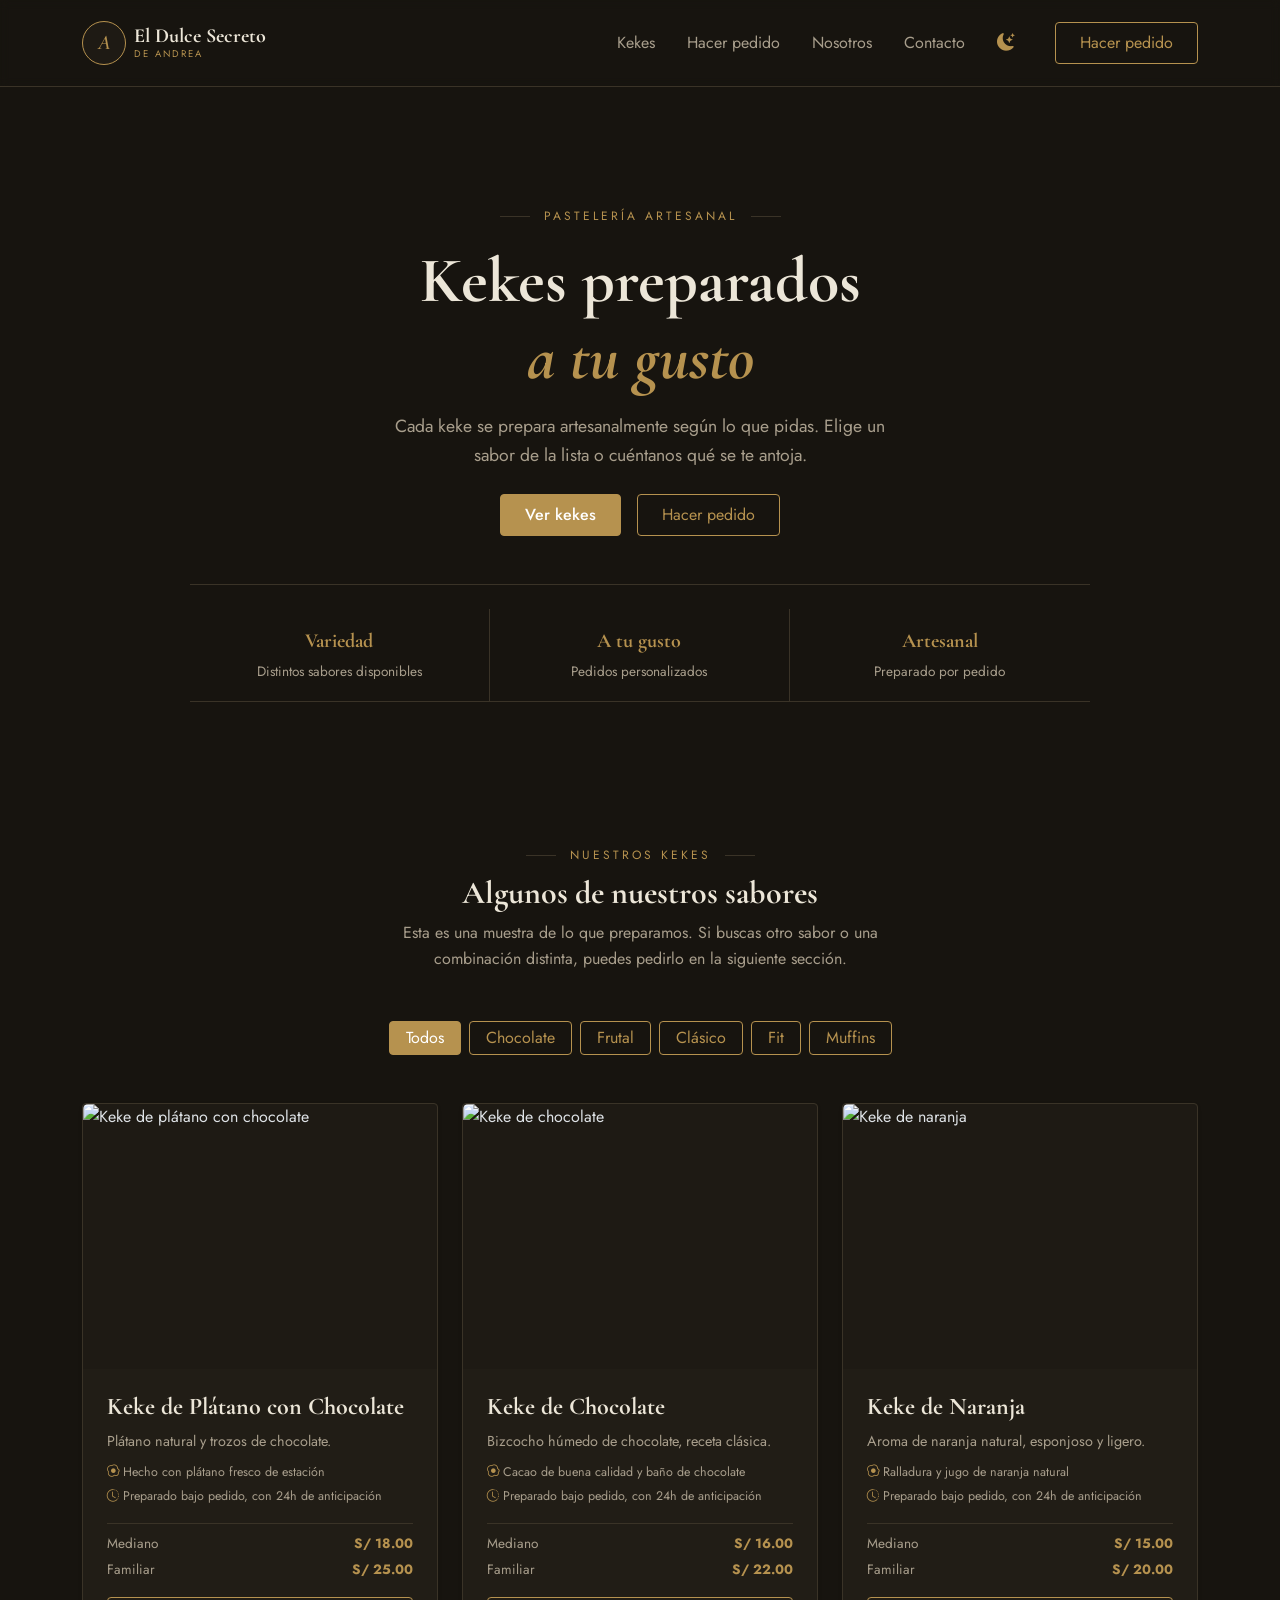
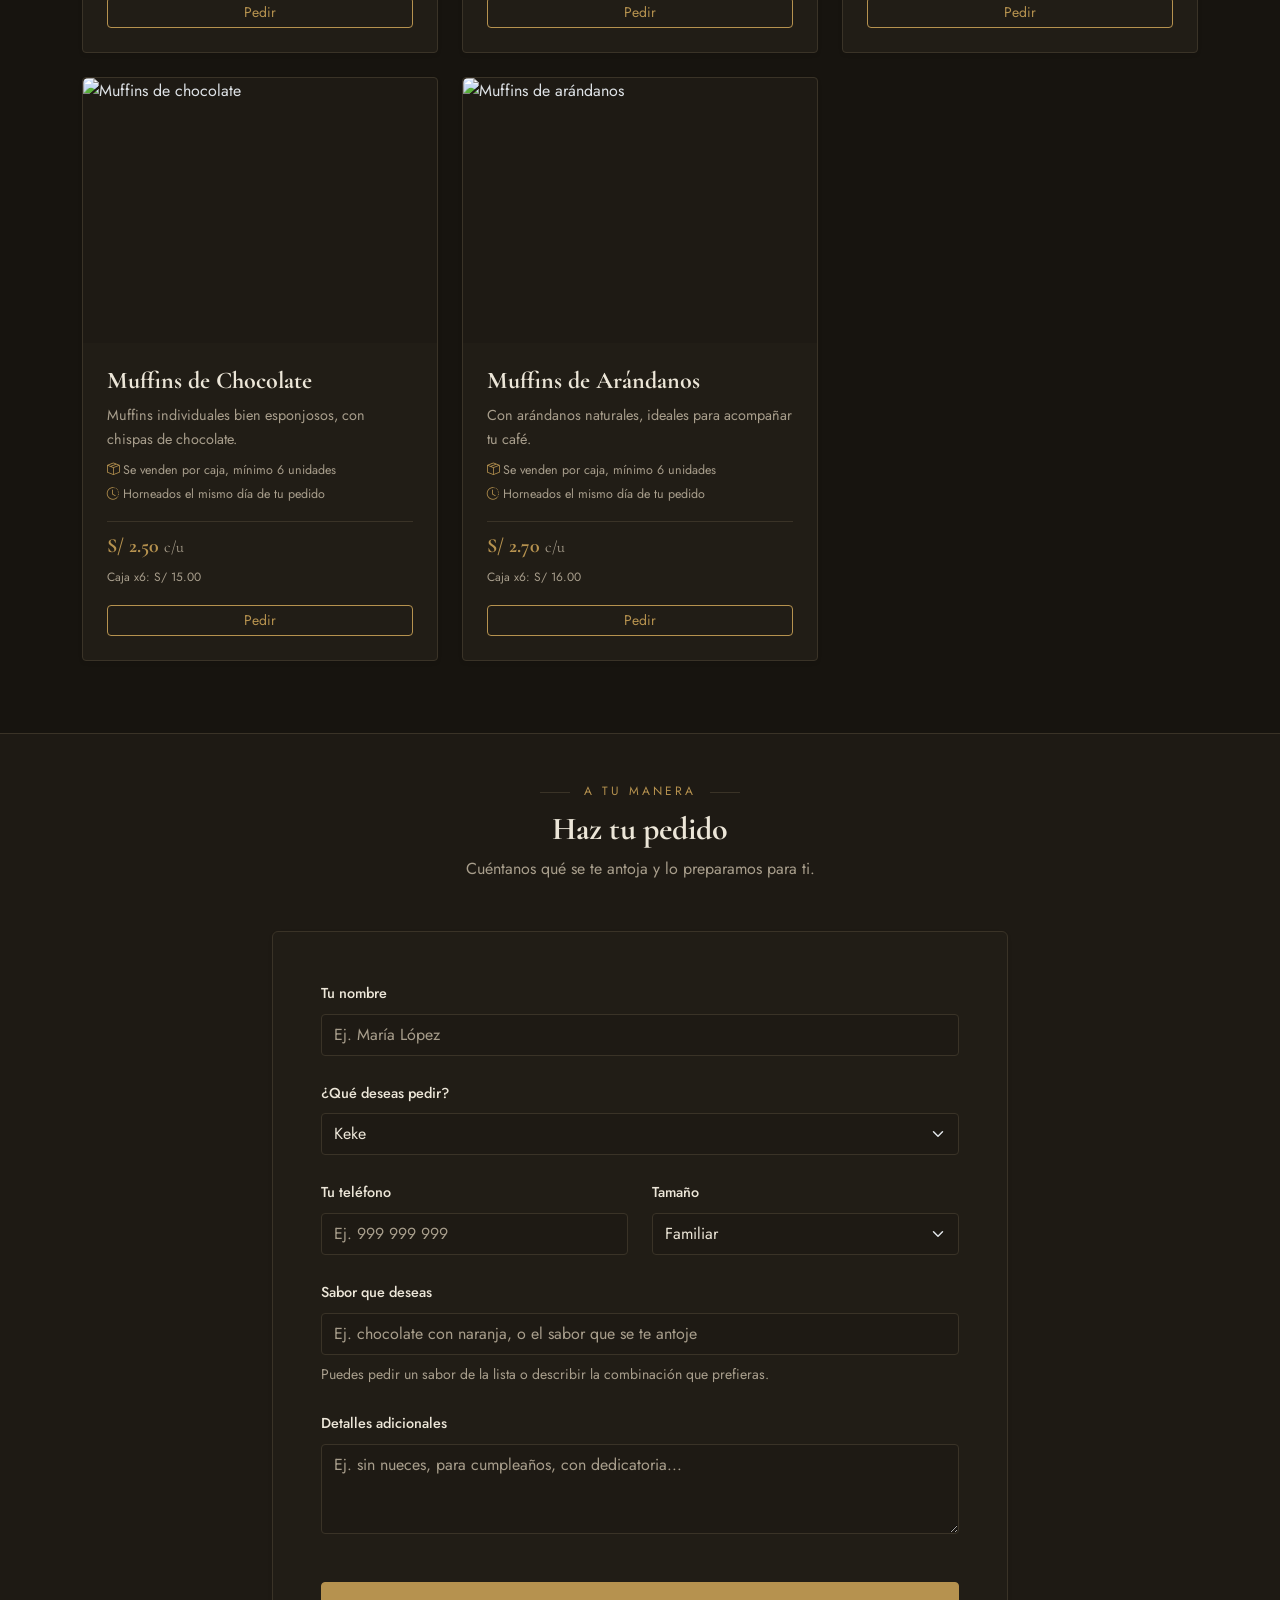
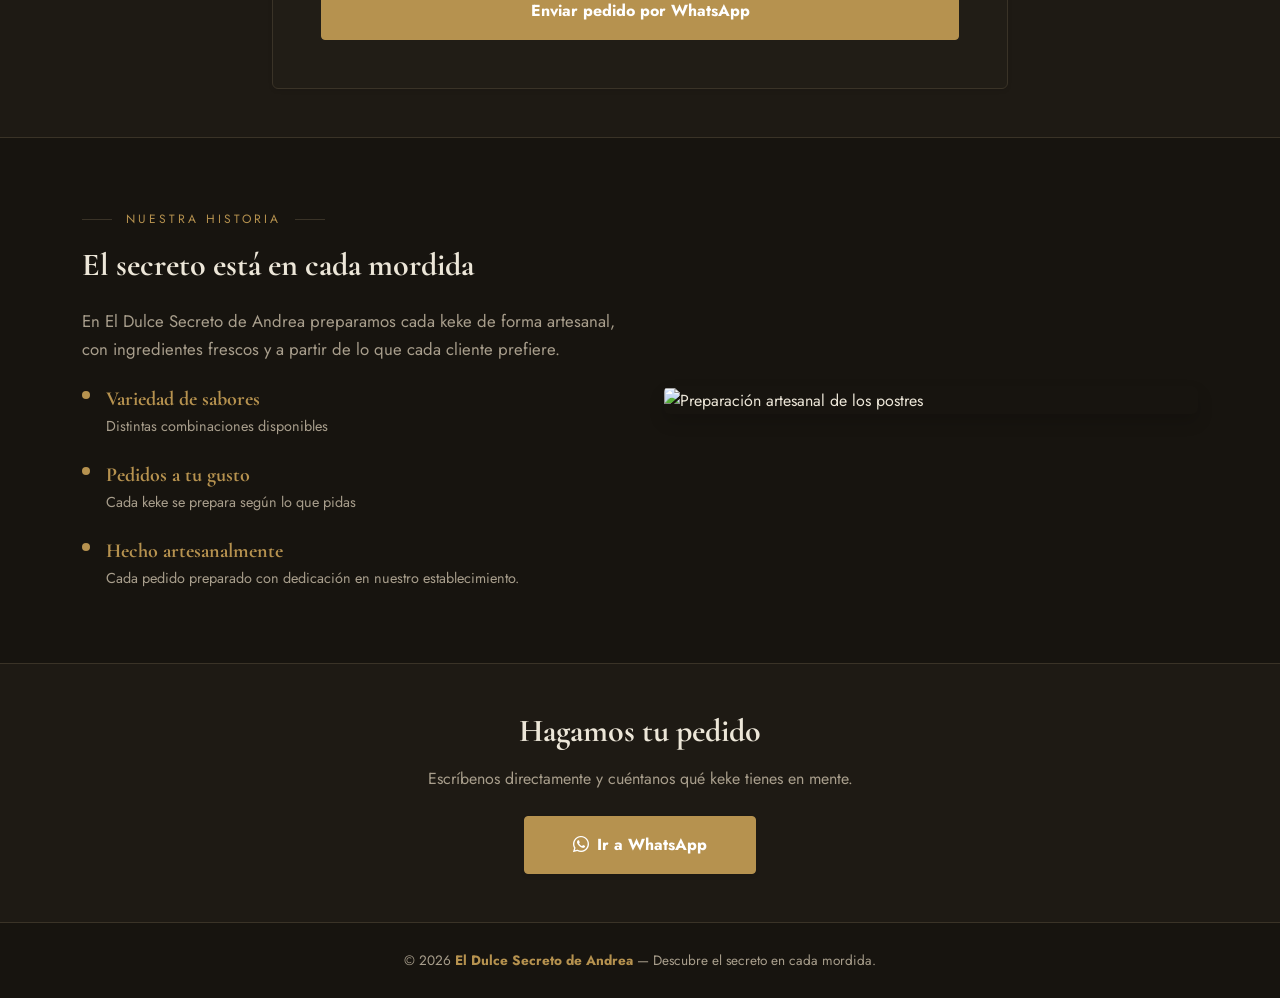
==== commit 091c33b5: "Refactor product links and improve order form Updated product links and descriptions in the menu. En" ====
--- a/index.html
+++ b/index.html
@@ -196,17 +196,17 @@
     <!-- Enlaces -->
     <div class="collapse navbar-collapse justify-content-end" id="navbarNav">
       <ul class="navbar-nav align-items-center gap-3">
-        <li class="nav-item"><a class="nav-link text-suave" href="#productos">Kekes</a></li>
-        <li class="nav-item"><a class="nav-link text-suave" href="#personalizado">Hacer pedido</a></li>
-        <li class="nav-item"><a class="nav-link text-suave" href="#nosotros">Nosotros</a></li>
-        <li class="nav-item"><a class="nav-link text-suave" href="#contacto">Contacto</a></li>
+        <li class="nav-item"><a class="nav-link text-suave nav-link-cierra" href="#productos">Kekes</a></li>
+        <li class="nav-item"><a class="nav-link text-suave nav-link-cierra" href="#personalizado">Hacer pedido</a></li>
+        <li class="nav-item"><a class="nav-link text-suave nav-link-cierra" href="#nosotros">Nosotros</a></li>
+        <li class="nav-item"><a class="nav-link text-suave nav-link-cierra" href="#contacto">Contacto</a></li>
         <li class="nav-item d-none d-lg-block">
           <button class="btn btn-sm btn-outline-secondary border-0 btn-tema" id="themeToggleDesktop" aria-label="Cambiar tema">
             <i class="bi bi-moon-stars-fill" id="iconDesktop"></i>
           </button>
         </li>
         <li class="nav-item ms-lg-3">
-          <a href="#personalizado" class="btn btn-outline-dorado px-4 py-2">Hacer pedido</a>
+          <a href="#personalizado" class="btn btn-outline-dorado px-4 py-2 nav-link-cierra">Hacer pedido</a>
         </li>
       </ul>
     </div>
@@ -270,52 +270,122 @@
     <!-- Grid de Kekes -->
     <div class="row g-4" id="gridProductos">
 
-      <div class="col-12 col-md-6 col-lg-4 producto" data-categoria="frutal chocolate" data-sabor="Keke de Plátano con Chocolate">
+      <div class="col-12 col-md-6 col-lg-4 producto" data-tipo="keke" data-categoria="frutal chocolate" data-sabor="Keke de Plátano con Chocolate">
         <div class="card h-100 bg-tarjeta border-linea producto-card shadow-sm">
           <img src="img/platano-choc.jpg" class="card-img-top producto-img" alt="Keke de plátano con chocolate">
           <div class="card-body d-flex flex-column p-4">
             <h4 class="card-title font-display fw-bold" style="color: var(--text-principal);">Keke de Plátano con Chocolate</h4>
-            <p class="card-text text-suave flex-grow-1" style="font-size: 0.9rem;">Plátano natural y trozos de chocolate.</p>
-            <div class="d-flex justify-content-between align-items-center mt-3">
-              <div>
-                <span class="d-block font-display text-dorado fs-5 fw-bold">S/ 25.00</span>
-                <span class="text-suave" style="font-size: 0.75rem;">Tamaño familiar</span>
-              </div>
-              <button class="btn btn-outline-dorado btn-sm btn-pedir px-3">Pedir</button>
+            <p class="card-text text-suave mb-2" style="font-size: 0.9rem;">Plátano natural y trozos de chocolate.</p>
+            <ul class="list-unstyled text-suave mb-3" style="font-size: 0.78rem;">
+              <li class="mb-1"><i class="bi bi-egg-fried me-1 text-dorado"></i>Hecho con plátano fresco de estación</li>
+              <li><i class="bi bi-clock-history me-1 text-dorado"></i>Preparado bajo pedido, con 24h de anticipación</li>
+            </ul>
+            <div class="mt-auto">
+              <div class="d-flex justify-content-between border-top border-linea pt-2 mb-1" style="font-size: 0.85rem;">
+                <span class="text-suave">Mediano</span>
+                <span class="fw-bold text-dorado">S/ 18.00</span>
+              </div>
+              <div class="d-flex justify-content-between mb-3" style="font-size: 0.85rem;">
+                <span class="text-suave">Familiar</span>
+                <span class="fw-bold text-dorado">S/ 25.00</span>
+              </div>
+              <button class="btn btn-outline-dorado btn-sm btn-pedir w-100">Pedir</button>
             </div>
           </div>
         </div>
       </div>
 
-      <div class="col-12 col-md-6 col-lg-4 producto" data-categoria="chocolate" data-sabor="Keke de Chocolate">
+      <div class="col-12 col-md-6 col-lg-4 producto" data-tipo="keke" data-categoria="chocolate" data-sabor="Keke de Chocolate">
         <div class="card h-100 bg-tarjeta border-linea producto-card shadow-sm">
           <img src="img/chocolate.jpg" class="card-img-top producto-img" alt="Keke de chocolate">
           <div class="card-body d-flex flex-column p-4">
             <h4 class="card-title font-display fw-bold" style="color: var(--text-principal);">Keke de Chocolate</h4>
-            <p class="card-text text-suave flex-grow-1" style="font-size: 0.9rem;">Bizcocho húmedo de chocolate, receta clásica.</p>
-            <div class="d-flex justify-content-between align-items-center mt-3">
-              <div>
-                <span class="d-block font-display text-dorado fs-5 fw-bold">S/ 22.00</span>
-                <span class="text-suave" style="font-size: 0.75rem;">Tamaño familiar</span>
-              </div>
-              <button class="btn btn-outline-dorado btn-sm btn-pedir px-3">Pedir</button>
+            <p class="card-text text-suave mb-2" style="font-size: 0.9rem;">Bizcocho húmedo de chocolate, receta clásica.</p>
+            <ul class="list-unstyled text-suave mb-3" style="font-size: 0.78rem;">
+              <li class="mb-1"><i class="bi bi-egg-fried me-1 text-dorado"></i>Cacao de buena calidad y baño de chocolate</li>
+              <li><i class="bi bi-clock-history me-1 text-dorado"></i>Preparado bajo pedido, con 24h de anticipación</li>
+            </ul>
+            <div class="mt-auto">
+              <div class="d-flex justify-content-between border-top border-linea pt-2 mb-1" style="font-size: 0.85rem;">
+                <span class="text-suave">Mediano</span>
+                <span class="fw-bold text-dorado">S/ 16.00</span>
+              </div>
+              <div class="d-flex justify-content-between mb-3" style="font-size: 0.85rem;">
+                <span class="text-suave">Familiar</span>
+                <span class="fw-bold text-dorado">S/ 22.00</span>
+              </div>
+              <button class="btn btn-outline-dorado btn-sm btn-pedir w-100">Pedir</button>
             </div>
           </div>
         </div>
       </div>
 
-      <div class="col-12 col-md-6 col-lg-4 producto" data-categoria="clasico" data-sabor="Keke de Naranja">
+      <div class="col-12 col-md-6 col-lg-4 producto" data-tipo="keke" data-categoria="clasico" data-sabor="Keke de Naranja">
         <div class="card h-100 bg-tarjeta border-linea producto-card shadow-sm">
           <img src="img/naranja.jpg" class="card-img-top producto-img" alt="Keke de naranja">
           <div class="card-body d-flex flex-column p-4">
             <h4 class="card-title font-display fw-bold" style="color: var(--text-principal);">Keke de Naranja</h4>
-            <p class="card-text text-suave flex-grow-1" style="font-size: 0.9rem;">Aroma de naranja natural, esponjoso y ligero.</p>
-            <div class="d-flex justify-content-between align-items-center mt-3">
-              <div>
-                <span class="d-block font-display text-dorado fs-5 fw-bold">S/ 20.00</span>
-                <span class="text-suave" style="font-size: 0.75rem;">Tamaño familiar</span>
-              </div>
-              <button class="btn btn-outline-dorado btn-sm btn-pedir px-3">Pedir</button>
+            <p class="card-text text-suave mb-2" style="font-size: 0.9rem;">Aroma de naranja natural, esponjoso y ligero.</p>
+            <ul class="list-unstyled text-suave mb-3" style="font-size: 0.78rem;">
+              <li class="mb-1"><i class="bi bi-egg-fried me-1 text-dorado"></i>Ralladura y jugo de naranja natural</li>
+              <li><i class="bi bi-clock-history me-1 text-dorado"></i>Preparado bajo pedido, con 24h de anticipación</li>
+            </ul>
+            <div class="mt-auto">
+              <div class="d-flex justify-content-between border-top border-linea pt-2 mb-1" style="font-size: 0.85rem;">
+                <span class="text-suave">Mediano</span>
+                <span class="fw-bold text-dorado">S/ 15.00</span>
+              </div>
+              <div class="d-flex justify-content-between mb-3" style="font-size: 0.85rem;">
+                <span class="text-suave">Familiar</span>
+                <span class="fw-bold text-dorado">S/ 20.00</span>
+              </div>
+              <button class="btn btn-outline-dorado btn-sm btn-pedir w-100">Pedir</button>
+            </div>
+          </div>
+        </div>
+      </div>
+
+      <div class="col-12 col-md-6 col-lg-4 producto" data-tipo="muffin" data-categoria="muffins chocolate" data-sabor="Muffins de Chocolate">
+        <div class="card h-100 bg-tarjeta border-linea producto-card shadow-sm">
+          <img src="img/muffins-chocolate.jpg" class="card-img-top producto-img" alt="Muffins de chocolate">
+          <div class="card-body d-flex flex-column p-4">
+            <h4 class="card-title font-display fw-bold" style="color: var(--text-principal);">Muffins de Chocolate</h4>
+            <p class="card-text text-suave mb-2" style="font-size: 0.9rem;">Muffins individuales bien esponjosos, con chispas de chocolate.</p>
+            <ul class="list-unstyled text-suave mb-3" style="font-size: 0.78rem;">
+              <li class="mb-1"><i class="bi bi-box-seam me-1 text-dorado"></i>Se venden por caja, mínimo 6 unidades</li>
+              <li><i class="bi bi-clock-history me-1 text-dorado"></i>Horneados el mismo día de tu pedido</li>
+            </ul>
+            <div class="mt-auto">
+              <div class="d-flex justify-content-between align-items-center border-top border-linea pt-2 mb-3">
+                <div>
+                  <span class="d-block font-display text-dorado fs-5 fw-bold">S/ 2.50 <small class="fs-6 fw-normal text-suave">c/u</small></span>
+                  <span class="text-suave" style="font-size: 0.75rem;">Caja x6: S/ 15.00</span>
+                </div>
+              </div>
+              <button class="btn btn-outline-dorado btn-sm btn-pedir w-100">Pedir</button>
+            </div>
+          </div>
+        </div>
+      </div>
+
+      <div class="col-12 col-md-6 col-lg-4 producto" data-tipo="muffin" data-categoria="muffins frutal" data-sabor="Muffins de Arándanos">
+        <div class="card h-100 bg-tarjeta border-linea producto-card shadow-sm">
+          <img src="img/muffins-arandanos.jpg" class="card-img-top producto-img" alt="Muffins de arándanos">
+          <div class="card-body d-flex flex-column p-4">
+            <h4 class="card-title font-display fw-bold" style="color: var(--text-principal);">Muffins de Arándanos</h4>
+            <p class="card-text text-suave mb-2" style="font-size: 0.9rem;">Con arándanos naturales, ideales para acompañar tu café.</p>
+            <ul class="list-unstyled text-suave mb-3" style="font-size: 0.78rem;">
+              <li class="mb-1"><i class="bi bi-box-seam me-1 text-dorado"></i>Se venden por caja, mínimo 6 unidades</li>
+              <li><i class="bi bi-clock-history me-1 text-dorado"></i>Horneados el mismo día de tu pedido</li>
+            </ul>
+            <div class="mt-auto">
+              <div class="d-flex justify-content-between align-items-center border-top border-linea pt-2 mb-3">
+                <div>
+                  <span class="d-block font-display text-dorado fs-5 fw-bold">S/ 2.70 <small class="fs-6 fw-normal text-suave">c/u</small></span>
+                  <span class="text-suave" style="font-size: 0.75rem;">Caja x6: S/ 16.00</span>
+                </div>
+              </div>
+              <button class="btn btn-outline-dorado btn-sm btn-pedir w-100">Pedir</button>
             </div>
           </div>
         </div>
@@ -371,18 +441,29 @@
             <input type="text" class="form-control py-2" id="nombre" name="nombre" placeholder="Ej. María López" required>
           </div>
 
+          <div class="mb-4">
+            <label for="tipoPedido" class="form-label fw-medium" style="font-size: 0.9rem;">¿Qué deseas pedir?</label>
+            <select class="form-select py-2" id="tipoPedido" name="tipoPedido">
+              <option value="keke" selected>Keke</option>
+              <option value="muffin">Muffins</option>
+            </select>
+          </div>
+
           <div class="row mb-4">
             <div class="col-md-6 mb-4 mb-md-0">
               <label for="telefono" class="form-label fw-medium" style="font-size: 0.9rem;">Tu teléfono</label>
               <input type="tel" class="form-control py-2" id="telefono" name="telefono" placeholder="Ej. 999 999 999" required>
             </div>
-            <div class="col-md-6">
+            <div class="col-md-6" id="bloqueTamano">
               <label for="tamano" class="form-label fw-medium" style="font-size: 0.9rem;">Tamaño</label>
               <select class="form-select py-2" id="tamano" name="tamano">
-                <option value="Individual">Individual</option>
-                <option value="Mediano">Mediano (6 porciones)</option>
-                <option value="Familiar" selected>Familiar (10-12 porciones)</option>
+                <option value="Mediano">Mediano</option>
+                <option value="Familiar" selected>Familiar</option>
               </select>
+            </div>
+            <div class="col-md-6 d-none" id="bloqueCantidad">
+              <label for="cantidad" class="form-label fw-medium" style="font-size: 0.9rem;">Cantidad de muffins</label>
+              <input type="number" class="form-control py-2" id="cantidad" name="cantidad" min="1" step="1" value="1">
             </div>
           </div>
 
@@ -455,8 +536,8 @@
     <h2 class="font-display fw-bold mb-3">Hagamos tu pedido</h2>
     <p class="text-suave mx-auto mb-4" style="max-width: 460px;">Escríbenos directamente y cuéntanos qué keke tienes en mente.</p>
 
-    <!-- Link Exclusivo de WhatsApp -->
-    <a href="https://wa.me/message/PDOO4NMU3PD7P1" target="_blank" class="btn btn-dorado px-5 py-3 fw-bold shadow-sm">
+    <!-- Link directo de WhatsApp (usa el mismo número configurado en el script) -->
+    <a href="https://api.whatsapp.com/send?phone=51999999999&text=¡Hola!%20Quiero%20hacer%20una%20consulta%20sobre%20un%20keke." target="_blank" class="btn btn-dorado px-5 py-3 fw-bold shadow-sm">
       <i class="bi bi-whatsapp me-2"></i>Ir a WhatsApp
     </a>
   </div>
@@ -508,6 +589,24 @@
   actualizarIconosTema(htmlElement.getAttribute('data-bs-theme'));
 
   // ============================================================
+  // CERRAR EL MENÚ HAMBURGUESA AL HACER CLIC EN UN ENLACE
+  // ============================================================
+  const navbarNavEl = document.getElementById('navbarNav');
+  const enlacesMenu = navbarNavEl.querySelectorAll('.nav-link-cierra');
+
+  enlacesMenu.forEach((enlace) => {
+    enlace.addEventListener('click', () => {
+      const instanciaCollapse = bootstrap.Collapse.getInstance(navbarNavEl);
+      if (instanciaCollapse) {
+        instanciaCollapse.hide();
+      } else {
+        // Si aún no existe una instancia (primer clic), la creamos y la ocultamos
+        new bootstrap.Collapse(navbarNavEl, { toggle: false }).hide();
+      }
+    });
+  });
+
+  // ============================================================
   // FILTRO DE CATEGORÍAS 
   // ============================================================
   const filtroCategorias = document.getElementById('filtroCategorias');
@@ -531,7 +630,33 @@
   });
 
   // ============================================================
-  // BOTÓN "PEDIR" EN KEKES -> AUTOCOMPLETA FORMULARIO
+  // ALTERNAR BLOQUE "TAMAÑO" (KEKE) / "CANTIDAD" (MUFFINS) EN EL FORMULARIO
+  // ============================================================
+  const tipoPedidoSelect = document.getElementById('tipoPedido');
+  const bloqueTamano = document.getElementById('bloqueTamano');
+  const bloqueCantidad = document.getElementById('bloqueCantidad');
+  const tamanoSelect = document.getElementById('tamano');
+  const cantidadInput = document.getElementById('cantidad');
+
+  function actualizarBloquesPedido() {
+    if (tipoPedidoSelect.value === 'muffin') {
+      bloqueTamano.classList.add('d-none');
+      bloqueCantidad.classList.remove('d-none');
+      tamanoSelect.disabled = true;
+      cantidadInput.disabled = false;
+    } else {
+      bloqueTamano.classList.remove('d-none');
+      bloqueCantidad.classList.add('d-none');
+      tamanoSelect.disabled = false;
+      cantidadInput.disabled = true;
+    }
+  }
+
+  tipoPedidoSelect.addEventListener('change', actualizarBloquesPedido);
+  actualizarBloquesPedido();
+
+  // ============================================================
+  // BOTÓN "PEDIR" EN KEKES O MUFFINS -> AUTOCOMPLETA FORMULARIO
   // ============================================================
   const campoSabor = document.getElementById('sabor');
   gridProductos.addEventListener('click', (e) => {
@@ -540,22 +665,58 @@
 
     const tarjeta = boton.closest('.producto');
     const sabor = tarjeta.dataset.sabor;
+    const tipo = tarjeta.dataset.tipo || 'keke';
+
     if (sabor) campoSabor.value = sabor;
+    tipoPedidoSelect.value = tipo;
+    actualizarBloquesPedido();
 
     document.getElementById('personalizado').scrollIntoView({ behavior: 'smooth' });
   });
 
   // ============================================================
-  // FORMULARIO "HAZ TU PEDIDO" -> ENVÍO A WHATSAPP
-  // ============================================================
-  const LINK_WHATSAPP = "https://wa.me/message/PDOO4NMU3PD7P1";
+  // FORMULARIO "HAZ TU PEDIDO" -> ENVÍO A WHATSAPP CON TODOS LOS DATOS
+  // ============================================================
+  // ⚠️ IMPORTANTE: reemplaza el número de abajo por tu WhatsApp real,
+  // con código de país y SIN espacios, signos + ni guiones.
+  // Ejemplo Perú: "51987654321"
+  const NUMERO_WHATSAPP = "51912260372";
+
   const formPedido = document.getElementById('formPedido');
 
   formPedido.addEventListener('submit', function(e){
     e.preventDefault();
 
-    // Redirige al link exacto que solicitaste
-    window.open(LINK_WHATSAPP, '_blank');
+    if (!formPedido.checkValidity()) {
+      formPedido.reportValidity();
+      return;
+    }
+
+    const nombre = document.getElementById('nombre').value.trim();
+    const telefono = document.getElementById('telefono').value.trim();
+    const tipo = tipoPedidoSelect.value;
+    const sabor = campoSabor.value.trim();
+    const detalles = document.getElementById('detalles').value.trim();
+
+    let mensaje = `¡Hola! Quiero hacer un pedido 🍰\n\n`;
+    mensaje += `*Nombre:* ${nombre}\n`;
+    mensaje += `*Teléfono:* ${telefono}\n`;
+    mensaje += `*Producto:* ${tipo === 'muffin' ? 'Muffins' : 'Keke'}\n`;
+
+    if (tipo === 'muffin') {
+      mensaje += `*Cantidad:* ${cantidadInput.value} unidades\n`;
+    } else {
+      mensaje += `*Tamaño:* ${tamanoSelect.value}\n`;
+    }
+
+    mensaje += `*Sabor:* ${sabor}\n`;
+    if (detalles) {
+      mensaje += `*Detalles:* ${detalles}\n`;
+    }
+
+    const linkFinal = `https://api.whatsapp.com/send?phone=$51912260372&text=${encodeURIComponent(mensaje)}`;
+
+    window.open(linkFinal, '_blank');
   });
 </script>
 
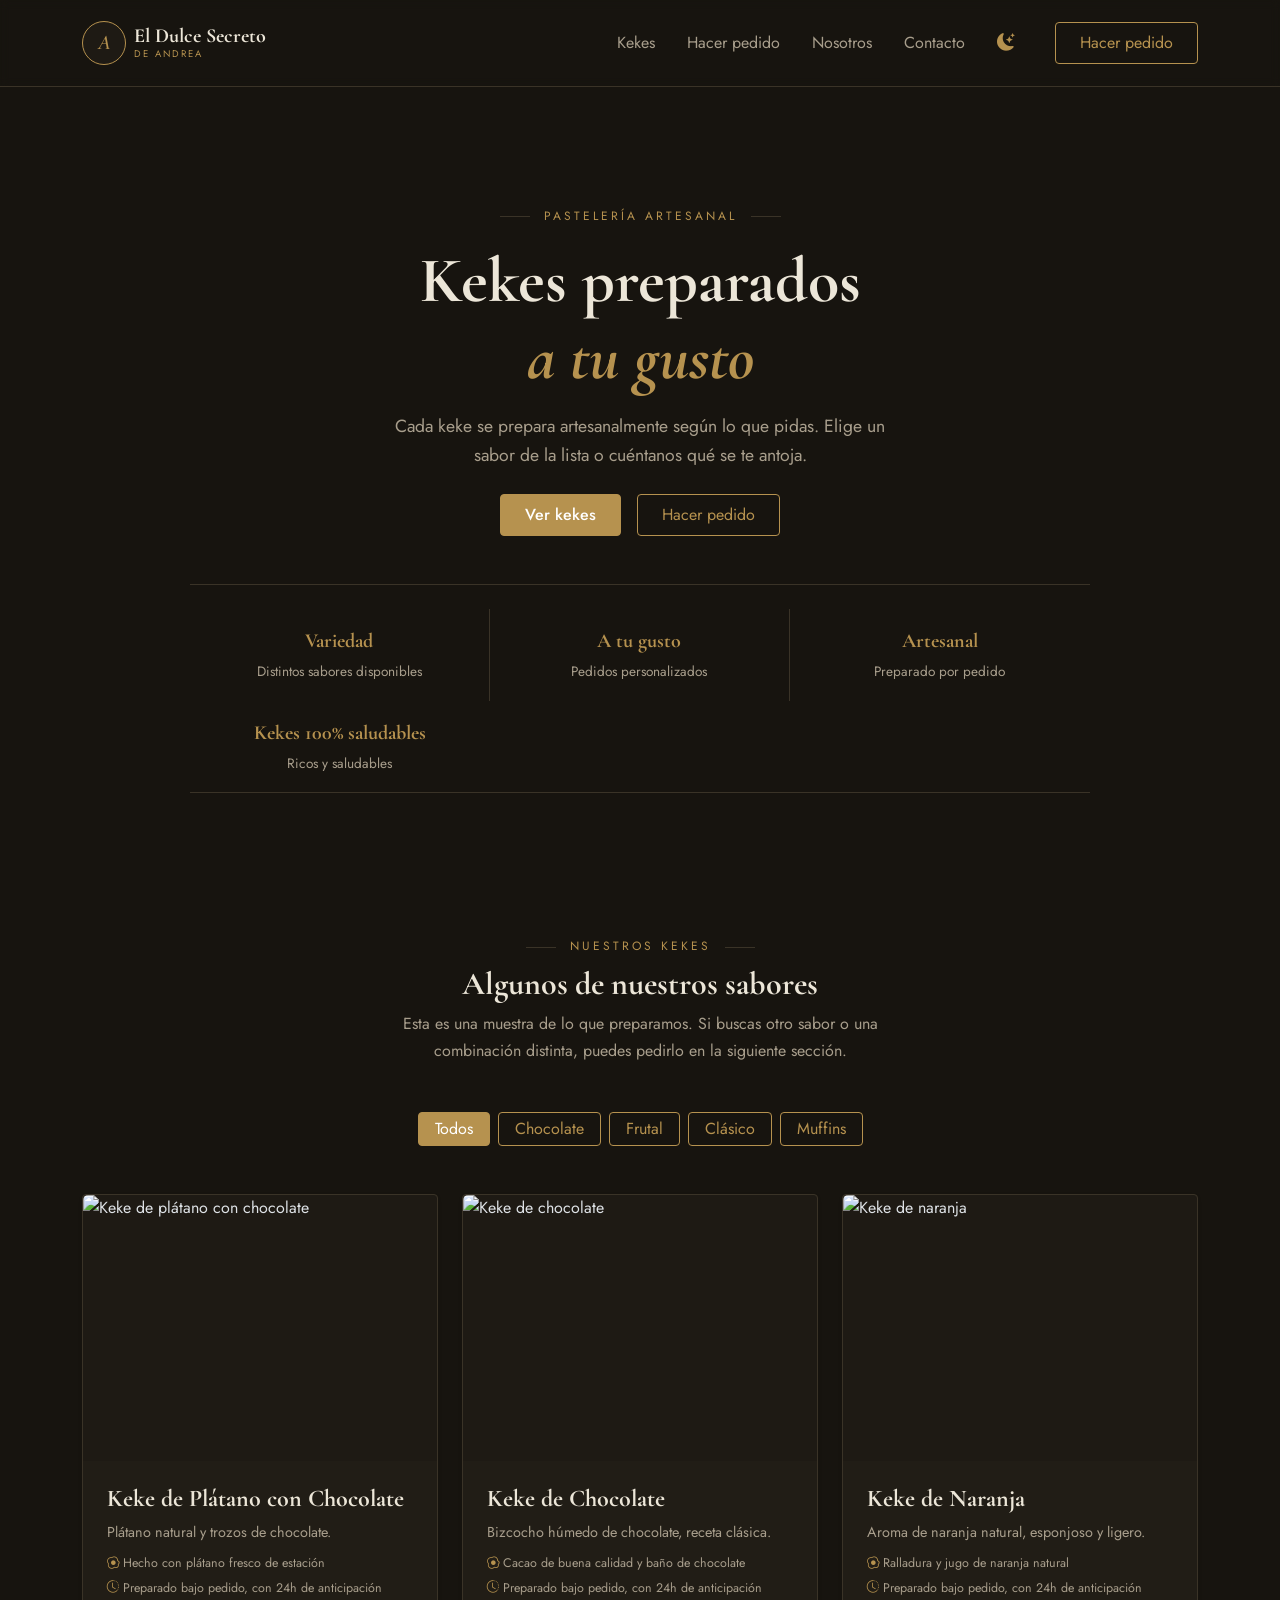
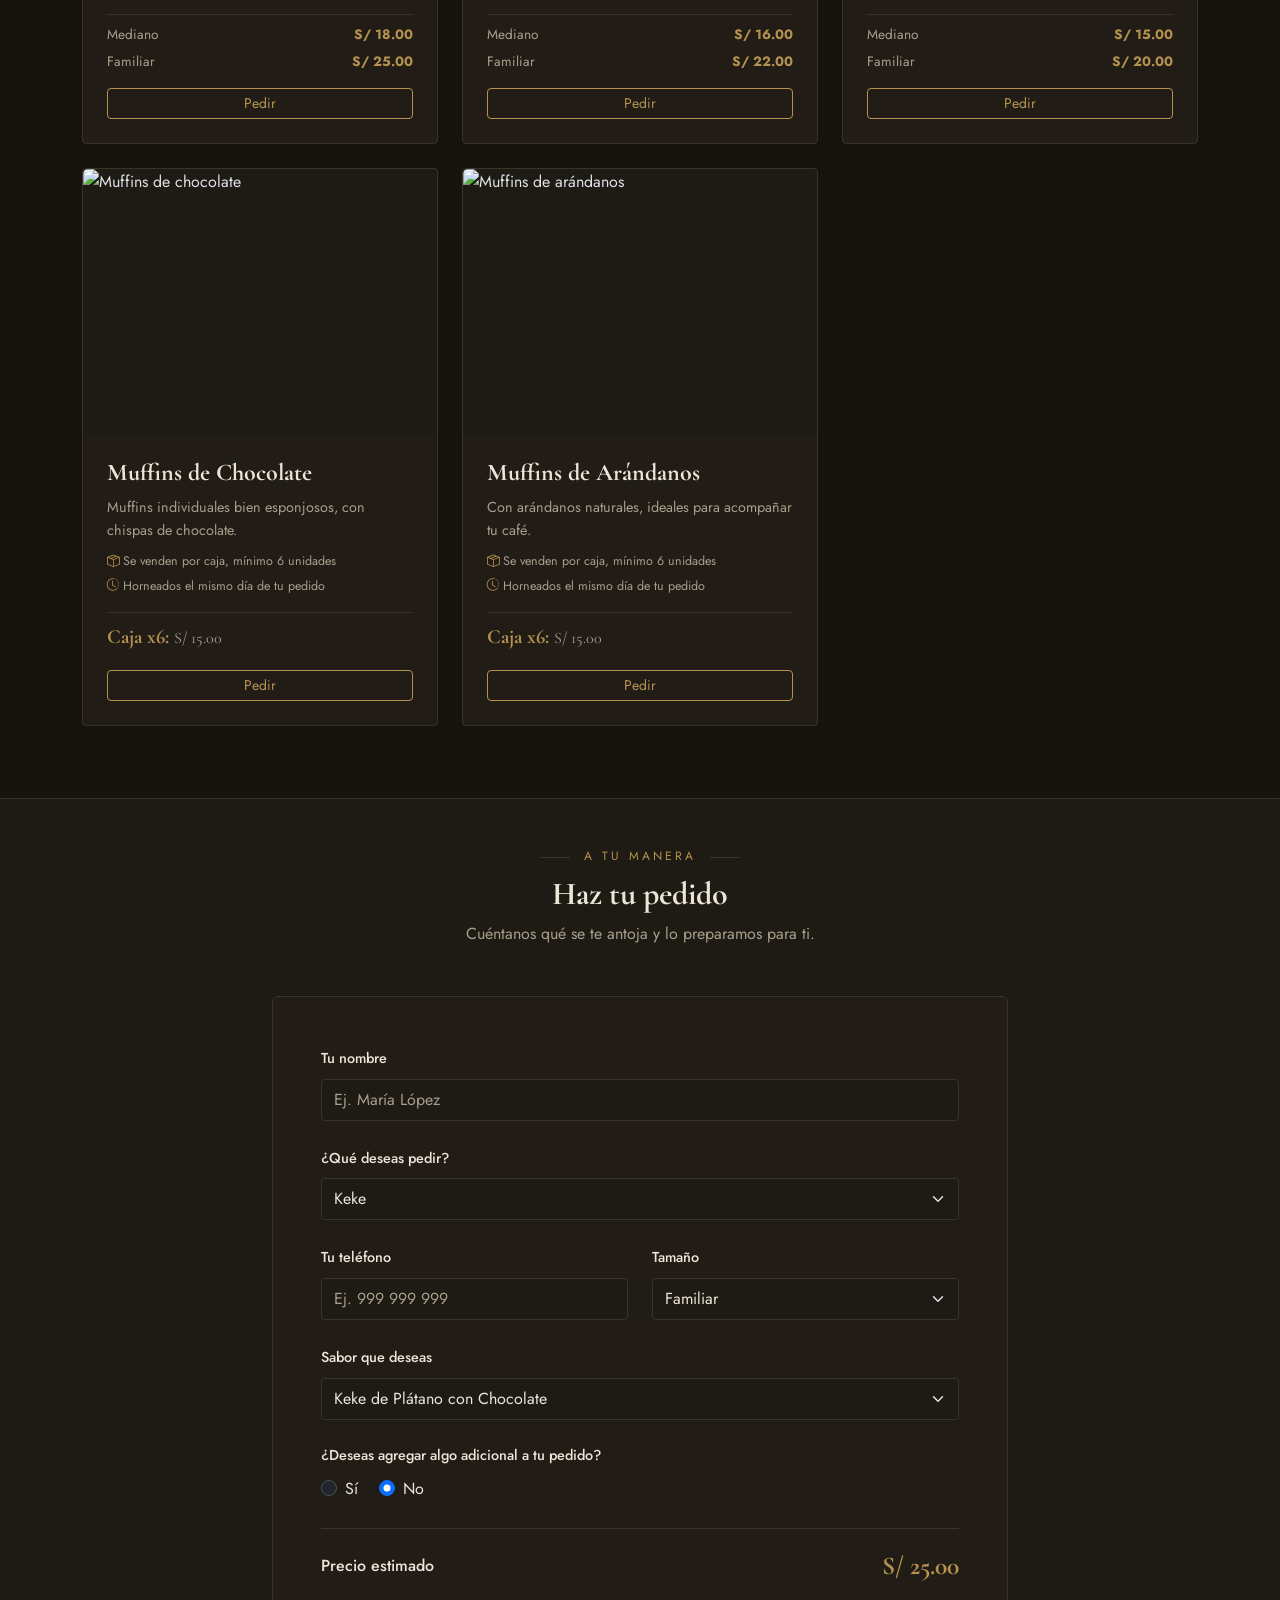
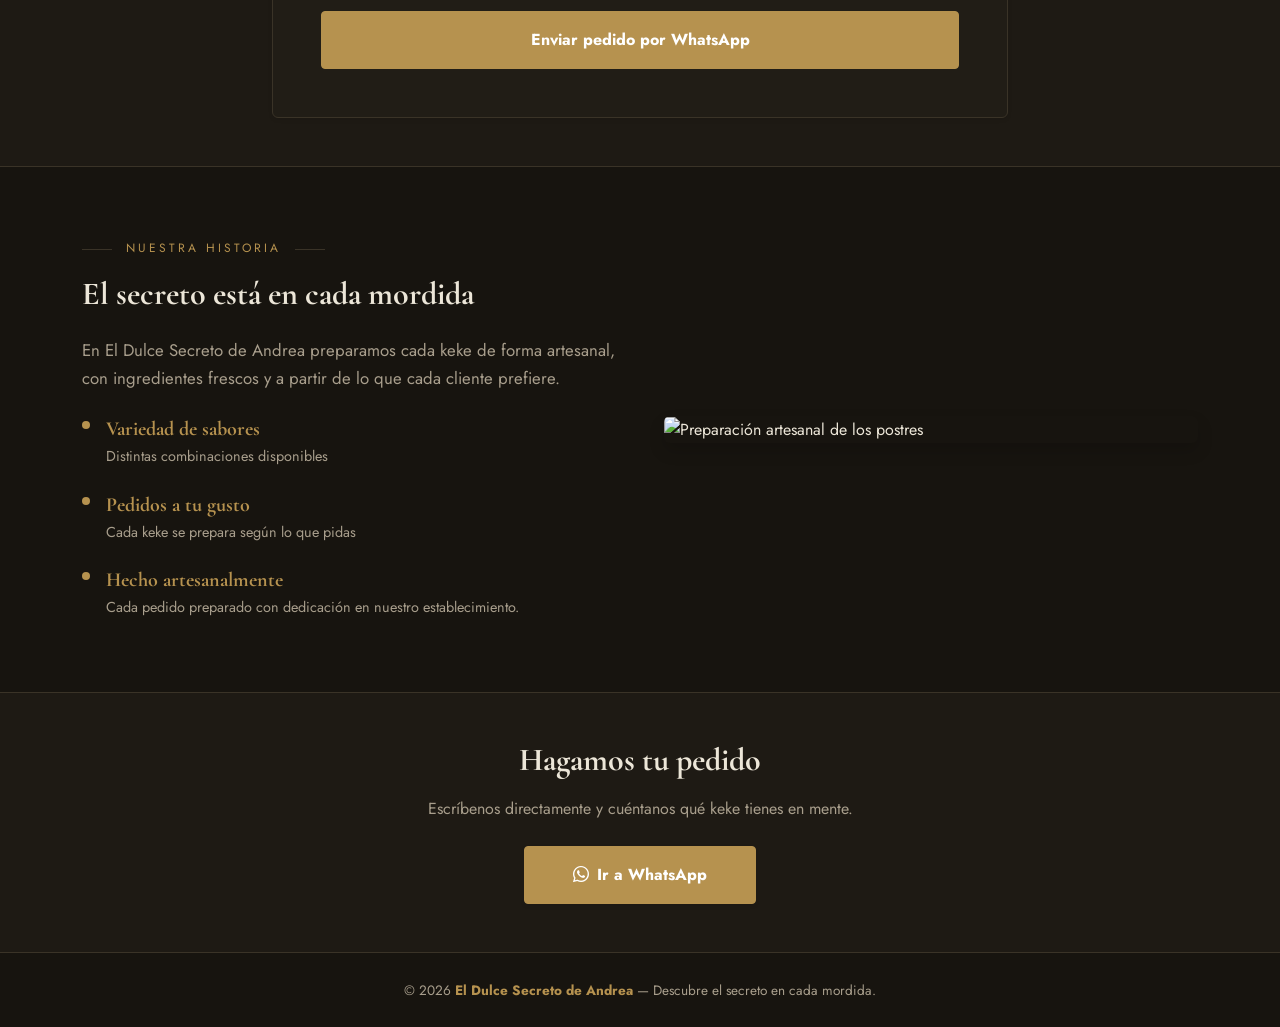
==== commit 4c3c27c2: "Refactor HTML structure and update WhatsApp link" ====
--- a/index.html
+++ b/index.html
@@ -5,24 +5,13 @@
 <meta name="viewport" content="width=device-width, initial-scale=1.0">
 <title>El Dulce Secreto de Andrea | Pastelería Artesanal</title>
 <meta name="description" content="Kekes artesanales preparados a tu gusto. Elige tu sabor y arma tu pedido.">
-
-<!-- ============================================================
-     FUENTES
-============================================================= -->
 <link rel="preconnect" href="https://fonts.googleapis.com">
 <link rel="preconnect" href="https://fonts.gstatic.com" crossorigin>
 <link href="https://fonts.googleapis.com/css2?family=Cormorant+Garamond:ital,wght@0,500;0,600;0,700;1,500&family=Jost:wght@300;400;500;600&display=swap" rel="stylesheet">
-
-<!-- BOOTSTRAP 5.3 CSS -->
 <link href="https://cdn.jsdelivr.net/npm/bootstrap@5.3.2/dist/css/bootstrap.min.css" rel="stylesheet">
-
-<!-- BOOTSTRAP ICONS -->
 <link rel="stylesheet" href="https://cdn.jsdelivr.net/npm/bootstrap-icons@1.11.3/font/bootstrap-icons.css">
 
 <style>
-  /* ============================================================
-     VARIABLES GLOBALES Y TEMAS (MODO OSCURO Y CLARO)
-  ============================================================= */
   :root {
     --font-display: 'Cormorant Garamond', serif;
     --font-body: 'Jost', sans-serif;
@@ -41,10 +30,10 @@
     --form-bg: #1e1a14;
   }
 
-  /* TEMA CLARO (Crema elegante) — blanco cálido, no puro #FFFFFF */
+  /* TEMA CLARO (Crema elegante)*/
   [data-bs-theme="light"] {
-    --bg-principal: #FAF7F1; /* Crema suave */
-    --bg-tarjeta: #FFFDF8;   /* Marfil, en vez de blanco puro */
+    --bg-principal: #FAF7F1; 
+    --bg-tarjeta: #FFFDF8;  
     --text-principal: #2A251E;
     --text-suave: #5C554D;
     --linea: #E6DFD1;
@@ -244,6 +233,10 @@
         <strong class="d-block font-display text-dorado fs-5">Artesanal</strong>
         <span class="text-suave" style="font-size: 0.85rem;">Preparado por pedido</span>
       </div>
+      <div class="col-md-4 py-3">
+        <strong class="d-block font-display text-dorado fs-5">Kekes 100% saludables</strong>
+        <span class="text-suave" style="font-size: 0.85rem;">Ricos y saludables</span>
+      </div>
     </div>
   </div>
 </section>
@@ -263,7 +256,6 @@
       <button class="btn btn-outline-dorado filtro-btn px-3 py-1" data-filtro="chocolate">Chocolate</button>
       <button class="btn btn-outline-dorado filtro-btn px-3 py-1" data-filtro="frutal">Frutal</button>
       <button class="btn btn-outline-dorado filtro-btn px-3 py-1" data-filtro="clasico">Clásico</button>
-      <button class="btn btn-outline-dorado filtro-btn px-3 py-1" data-filtro="fit">Fit</button>
       <button class="btn btn-outline-dorado filtro-btn px-3 py-1" data-filtro="muffins">Muffins</button>
     </div>
 
@@ -358,8 +350,7 @@
             <div class="mt-auto">
               <div class="d-flex justify-content-between align-items-center border-top border-linea pt-2 mb-3">
                 <div>
-                  <span class="d-block font-display text-dorado fs-5 fw-bold">S/ 2.50 <small class="fs-6 fw-normal text-suave">c/u</small></span>
-                  <span class="text-suave" style="font-size: 0.75rem;">Caja x6: S/ 15.00</span>
+                  <span class="d-block font-display text-dorado fs-5 fw-bold">Caja x6: <small class="fs-6 fw-normal text-suave">S/ 15.00</small></span>
                 </div>
               </div>
               <button class="btn btn-outline-dorado btn-sm btn-pedir w-100">Pedir</button>
@@ -381,8 +372,7 @@
             <div class="mt-auto">
               <div class="d-flex justify-content-between align-items-center border-top border-linea pt-2 mb-3">
                 <div>
-                  <span class="d-block font-display text-dorado fs-5 fw-bold">S/ 2.70 <small class="fs-6 fw-normal text-suave">c/u</small></span>
-                  <span class="text-suave" style="font-size: 0.75rem;">Caja x6: S/ 16.00</span>
+                  <span class="d-block font-display text-dorado fs-5 fw-bold">Caja x6: <small class="fs-6 fw-normal text-suave">S/ 15.00</small></span>
                 </div>
               </div>
               <button class="btn btn-outline-dorado btn-sm btn-pedir w-100">Pedir</button>
@@ -390,35 +380,6 @@
           </div>
         </div>
       </div>
-
-
-      <!-- =========================================================================
-           🛒 PLANTILLA PARA AGREGAR MÁS KEKES
-           Copia el bloque <div> que empieza abajo y pégalo justo antes de este
-           comentario cuando quieras agregar un producto nuevo.
-      ========================================================================== -->
-
-      <!-- INICIO DEL NUEVO KEKE -->
-      <!--
-      <div class="col-12 col-md-6 col-lg-4 producto" data-categoria="escribe-tu-categoria" data-sabor="Escribe el sabor para el formulario">
-        <div class="card h-100 bg-tarjeta border-linea producto-card shadow-sm">
-          <img src="ruta-de-tu-imagen.jpg" class="card-img-top producto-img" alt="Descripción de la imagen">
-          <div class="card-body d-flex flex-column p-4">
-            <h4 class="card-title font-display fw-bold" style="color: var(--text-principal);">Nombre del Nuevo Keke</h4>
-            <p class="card-text text-suave flex-grow-1" style="font-size: 0.9rem;">Breve descripción de los ingredientes.</p>
-            <div class="d-flex justify-content-between align-items-center mt-3">
-              <div>
-                <span class="d-block font-display text-dorado fs-5 fw-bold">S/ 00.00</span>
-                <span class="text-suave" style="font-size: 0.75rem;">Tamaño deseado</span>
-              </div>
-              <button class="btn btn-outline-dorado btn-sm btn-pedir px-3">Pedir</button>
-            </div>
-          </div>
-        </div>
-      </div>
-      -->
-      <!-- FIN DEL NUEVO KEKE -->
-
     </div>
   </div>
 </section>
@@ -462,20 +423,98 @@
               </select>
             </div>
             <div class="col-md-6 d-none" id="bloqueCantidad">
-              <label for="cantidad" class="form-label fw-medium" style="font-size: 0.9rem;">Cantidad de muffins</label>
+              <label for="cantidad" class="form-label fw-medium" style="font-size: 0.9rem;">Cantidad de cajas (x6 unidades)</label>
               <input type="number" class="form-control py-2" id="cantidad" name="cantidad" min="1" step="1" value="1">
-            </div>
+              <div class="form-text text-suave mt-1">Los muffins solo se venden por caja de 6 unidades.</div>
+            </div>
+          </div>
+
+          <div class="mb-4" id="bloqueSaborKeke">
+            <label for="saborKeke" class="form-label fw-medium" style="font-size: 0.9rem;">Sabor que deseas</label>
+            <select class="form-select py-2" id="saborKeke" name="saborKeke">
+              <option value="Keke de Plátano con Chocolate" selected>Keke de Plátano con Chocolate</option>
+              <option value="Keke de Chocolate">Keke de Chocolate</option>
+              <option value="Keke de Naranja">Keke de Naranja</option>
+              <option value="otro">Otro (quiero un sabor distinto)</option>
+            </select>
+
+            <div class="mt-3 d-none" id="bloqueSaborOtro">
+              <label for="saborOtro" class="form-label fw-medium" style="font-size: 0.9rem;">Cuéntanos el sabor que deseas</label>
+              <input type="text" class="form-control py-2" id="saborOtro" name="saborOtro" placeholder="Ej. chocolate con naranja, o el sabor que se te antoje">
+            </div>
+          </div>
+
+          <div class="mb-4 d-none" id="bloqueSaborMuffin">
+            <label for="saborMuffin" class="form-label fw-medium" style="font-size: 0.9rem;">Sabor que deseas</label>
+            <input type="text" class="form-control py-2" id="saborMuffin" name="saborMuffin" placeholder="Ej. chocolate, arándanos...">
           </div>
 
           <div class="mb-4">
-            <label for="sabor" class="form-label fw-medium" style="font-size: 0.9rem;">Sabor que deseas</label>
-            <input type="text" class="form-control py-2" id="sabor" name="sabor" placeholder="Ej. chocolate con naranja, o el sabor que se te antoje" required>
-            <div class="form-text text-suave mt-2">Puedes pedir un sabor de la lista o describir la combinación que prefieras.</div>
-          </div>
-
-          <div class="mb-5">
-            <label for="detalles" class="form-label fw-medium" style="font-size: 0.9rem;">Detalles adicionales</label>
-            <textarea class="form-control py-2" id="detalles" name="detalles" rows="3" placeholder="Ej. sin nueces, para cumpleaños, con dedicatoria..."></textarea>
+            <label class="form-label fw-medium d-block" style="font-size: 0.9rem;">¿Deseas agregar algo adicional a tu pedido?</label>
+            <div class="form-check form-check-inline">
+              <input class="form-check-input" type="radio" name="quiereAdicional" id="adicionalSi" value="si">
+              <label class="form-check-label" for="adicionalSi">Sí</label>
+            </div>
+            <div class="form-check form-check-inline">
+              <input class="form-check-input" type="radio" name="quiereAdicional" id="adicionalNo" value="no" checked>
+              <label class="form-check-label" for="adicionalNo">No</label>
+            </div>
+
+            <!-- Bloque de adicionales + detalles (oculto hasta que se elija "Sí") -->
+            <div id="bloqueAdicionales" class="d-none mt-3">
+              <div class="border border-linea rounded p-3 mb-3" style="background-color: var(--form-bg);">
+                <p class="text-suave mb-3" style="font-size: 0.82rem;">Marca las opciones que quieras sumar a tu pedido:</p>
+
+                <div class="form-check d-flex justify-content-between align-items-center mb-2">
+                  <span>
+                    <input class="form-check-input adicional-check" type="checkbox" id="adicional1" data-nombre="Dedicatoria escrita" data-precio="5">
+                    <label class="form-check-label" for="adicional1">Dedicatoria escrita</label>
+                  </span>
+                  <span class="text-dorado fw-bold" style="font-size: 0.85rem;">S/ 5.00</span>
+                </div>
+
+                <div class="form-check d-flex justify-content-between align-items-center mb-2">
+                  <span>
+                    <input class="form-check-input adicional-check" type="checkbox" id="adicional2" data-nombre="Vela decorativa" data-precio="3">
+                    <label class="form-check-label" for="adicional2">Vela decorativa</label>
+                  </span>
+                  <span class="text-dorado fw-bold" style="font-size: 0.85rem;">S/ 3.00</span>
+                </div>
+
+                <div class="form-check d-flex justify-content-between align-items-center mb-2">
+                  <span>
+                    <input class="form-check-input adicional-check" type="checkbox" id="adicional3" data-nombre="Topping extra (frutas o chispas)" data-precio="6">
+                    <label class="form-check-label" for="adicional3">Topping extra (frutas o chispas)</label>
+                  </span>
+                  <span class="text-dorado fw-bold" style="font-size: 0.85rem;">S/ 6.00</span>
+                </div>
+
+                <div class="form-check d-flex justify-content-between align-items-center">
+                  <span>
+                    <input class="form-check-input adicional-check" type="checkbox" id="adicional4" data-nombre="Empaque de regalo" data-precio="8">
+                    <label class="form-check-label" for="adicional4">Empaque de regalo</label>
+                  </span>
+                  <span class="text-dorado fw-bold" style="font-size: 0.85rem;">S/ 8.00</span>
+                </div>
+              </div>
+
+              <label for="detalles" class="form-label fw-medium" style="font-size: 0.9rem;">Detalles adicionales</label>
+              <textarea class="form-control py-2" id="detalles" name="detalles" rows="3" placeholder="Ej. sin nueces, para cumpleaños, con dedicatoria..."></textarea>
+            </div>
+          </div>
+
+          <div class="border-top border-linea pt-3 mb-4">
+            <div class="d-flex justify-content-between align-items-center" id="filaPrecioFinal">
+              <span class="fw-medium" style="font-size: 1rem;">Precio estimado</span>
+              <span class="font-display fw-bold text-dorado" id="precioFinal" style="font-size: 1.6rem;">S/ 0.00</span>
+            </div>
+            <div class="d-none" id="filaPrecioOtro">
+              <div class="d-flex justify-content-between align-items-center mb-1">
+                <span class="fw-medium" style="font-size: 0.95rem;">Costo adicional</span>
+                <span class="font-display fw-bold text-dorado" id="precioAdicionalOtro" style="font-size: 1.3rem;">S/ 0.00</span>
+              </div>
+              <p class="text-suave mb-0" style="font-size: 0.82rem;">El precio de tu keke te lo confirma la dueña directamente por WhatsApp según el sabor que elijas. El monto de arriba corresponde solo a lo adicional que agregaste.</p>
+            </div>
           </div>
 
           <button type="submit" class="btn btn-dorado w-100 py-3 fw-bold fs-6">Enviar pedido por WhatsApp</button>
@@ -537,7 +576,7 @@
     <p class="text-suave mx-auto mb-4" style="max-width: 460px;">Escríbenos directamente y cuéntanos qué keke tienes en mente.</p>
 
     <!-- Link directo de WhatsApp (usa el mismo número configurado en el script) -->
-    <a href="https://api.whatsapp.com/send?phone=51999999999&text=¡Hola!%20Quiero%20hacer%20una%20consulta%20sobre%20un%20keke." target="_blank" class="btn btn-dorado px-5 py-3 fw-bold shadow-sm">
+    <a href="https://api.whatsapp.com/send?phone=51930371567&text=¡Hola!%20Quiero%20hacer%20una%20consulta%20sobre%20un%20keke." target="_blank" class="btn btn-dorado px-5 py-3 fw-bold shadow-sm">
       <i class="bi bi-whatsapp me-2"></i>Ir a WhatsApp
     </a>
   </div>
@@ -630,7 +669,7 @@
   });
 
   // ============================================================
-  // ALTERNAR BLOQUE "TAMAÑO" (KEKE) / "CANTIDAD" (MUFFINS) EN EL FORMULARIO
+  // REFERENCIAS DEL FORMULARIO DE PEDIDO
   // ============================================================
   const tipoPedidoSelect = document.getElementById('tipoPedido');
   const bloqueTamano = document.getElementById('bloqueTamano');
@@ -638,27 +677,161 @@
   const tamanoSelect = document.getElementById('tamano');
   const cantidadInput = document.getElementById('cantidad');
 
+  const bloqueSaborKeke = document.getElementById('bloqueSaborKeke');
+  const bloqueSaborMuffin = document.getElementById('bloqueSaborMuffin');
+  const saborKekeSelect = document.getElementById('saborKeke');
+  const saborMuffinInput = document.getElementById('saborMuffin');
+  const bloqueSaborOtro = document.getElementById('bloqueSaborOtro');
+  const saborOtroInput = document.getElementById('saborOtro');
+
+  const radiosAdicional = document.querySelectorAll('input[name="quiereAdicional"]');
+  const bloqueAdicionales = document.getElementById('bloqueAdicionales');
+  const checksAdicionales = document.querySelectorAll('.adicional-check');
+
+  const filaPrecioFinal = document.getElementById('filaPrecioFinal');
+  const filaPrecioOtro = document.getElementById('filaPrecioOtro');
+  const precioFinalEl = document.getElementById('precioFinal');
+  const precioAdicionalOtroEl = document.getElementById('precioAdicionalOtro');
+
+  // Precios de referencia (según catálogo). Los muffins solo se venden por caja x6.
+  const PRECIOS_KEKE = {
+    "Keke de Plátano con Chocolate": { Mediano: 18.00, Familiar: 25.00 },
+    "Keke de Chocolate": { Mediano: 16.00, Familiar: 22.00 },
+    "Keke de Naranja": { Mediano: 15.00, Familiar: 20.00 }
+  };
+  const PRECIO_MUFFIN_CAJA = 15.00; // precio por caja de 6 unidades
+
+  // ============================================================
+  // ALTERNAR BLOQUE "TAMAÑO/SABOR KEKE" Y "CANTIDAD/SABOR MUFFIN"
+  // ============================================================
   function actualizarBloquesPedido() {
     if (tipoPedidoSelect.value === 'muffin') {
       bloqueTamano.classList.add('d-none');
       bloqueCantidad.classList.remove('d-none');
       tamanoSelect.disabled = true;
       cantidadInput.disabled = false;
+
+      bloqueSaborKeke.classList.add('d-none');
+      bloqueSaborMuffin.classList.remove('d-none');
+      saborKekeSelect.disabled = true;
+      saborMuffinInput.disabled = false;
+      saborMuffinInput.required = true;
     } else {
       bloqueTamano.classList.remove('d-none');
       bloqueCantidad.classList.add('d-none');
       tamanoSelect.disabled = false;
       cantidadInput.disabled = true;
-    }
-  }
-
+
+      bloqueSaborKeke.classList.remove('d-none');
+      bloqueSaborMuffin.classList.add('d-none');
+      saborKekeSelect.disabled = false;
+      saborMuffinInput.disabled = true;
+      saborMuffinInput.required = false;
+    }
+    actualizarSaborOtro();
+  }
+
+  // ============================================================
+  // MOSTRAR/OCULTAR CAMPO "OTRO SABOR" (SOLO PARA KEKE)
+  // ============================================================
+  function actualizarSaborOtro() {
+    const esOtro = tipoPedidoSelect.value === 'keke' && saborKekeSelect.value === 'otro';
+    if (esOtro) {
+      bloqueSaborOtro.classList.remove('d-none');
+      saborOtroInput.disabled = false;
+      saborOtroInput.required = true;
+    } else {
+      bloqueSaborOtro.classList.add('d-none');
+      saborOtroInput.disabled = true;
+      saborOtroInput.required = false;
+    }
+    calcularPrecioFinal();
+  }
+
+  // ============================================================
+  // MOSTRAR/OCULTAR BLOQUE DE ADICIONALES + DETALLES
+  // ============================================================
+  function actualizarMenuAdicionales() {
+    const quiere = document.querySelector('input[name="quiereAdicional"]:checked').value;
+    if (quiere === 'si') {
+      bloqueAdicionales.classList.remove('d-none');
+    } else {
+      bloqueAdicionales.classList.add('d-none');
+      checksAdicionales.forEach(chk => chk.checked = false);
+    }
+    calcularPrecioFinal();
+  }
+
+  // ============================================================
+  // CÁLCULO DEL PRECIO (base + adicionales, o solo adicionales si el sabor es "Otro")
+  // ============================================================
+  function obtenerPrecioBase() {
+    if (tipoPedidoSelect.value === 'muffin') {
+      const cajas = parseInt(cantidadInput.value, 10) || 0;
+      return cajas * PRECIO_MUFFIN_CAJA;
+    }
+    if (saborKekeSelect.value === 'otro') return 0; // precio a confirmar por WhatsApp
+    const precios = PRECIOS_KEKE[saborKekeSelect.value];
+    return precios ? (precios[tamanoSelect.value] || 0) : 0;
+  }
+
+  function obtenerAdicionalesSeleccionados() {
+    const quiere = document.querySelector('input[name="quiereAdicional"]:checked').value;
+    if (quiere !== 'si') return [];
+    return Array.from(checksAdicionales)
+      .filter(chk => chk.checked)
+      .map(chk => ({ nombre: chk.dataset.nombre, precio: parseFloat(chk.dataset.precio) }));
+  }
+
+  function calcularPrecioFinal() {
+    const modoOtro = tipoPedidoSelect.value === 'keke' && saborKekeSelect.value === 'otro';
+    const adicionales = obtenerAdicionalesSeleccionados();
+    const totalAdicionales = adicionales.reduce((suma, a) => suma + a.precio, 0);
+
+    if (modoOtro) {
+      filaPrecioFinal.classList.add('d-none');
+      filaPrecioOtro.classList.remove('d-none');
+      precioAdicionalOtroEl.textContent = `S/ ${totalAdicionales.toFixed(2)}`;
+      return totalAdicionales;
+    }
+
+    filaPrecioFinal.classList.remove('d-none');
+    filaPrecioOtro.classList.add('d-none');
+    const base = obtenerPrecioBase();
+    const total = base + totalAdicionales;
+    precioFinalEl.textContent = `S/ ${total.toFixed(2)}`;
+    return total;
+  }
+
+  // ============================================================
+  // OBTENER EL SABOR FINAL SEGÚN EL TIPO DE PEDIDO Y LA SELECCIÓN
+  // ============================================================
+  function obtenerSaborActual() {
+    if (tipoPedidoSelect.value === 'muffin') {
+      return saborMuffinInput.value.trim();
+    }
+    if (saborKekeSelect.value === 'otro') {
+      return saborOtroInput.value.trim();
+    }
+    return saborKekeSelect.value;
+  }
+
+  // ============================================================
+  // EVENTOS
+  // ============================================================
   tipoPedidoSelect.addEventListener('change', actualizarBloquesPedido);
+  saborKekeSelect.addEventListener('change', actualizarSaborOtro);
+  radiosAdicional.forEach(radio => radio.addEventListener('change', actualizarMenuAdicionales));
+  checksAdicionales.forEach(chk => chk.addEventListener('change', calcularPrecioFinal));
+  tamanoSelect.addEventListener('change', calcularPrecioFinal);
+  cantidadInput.addEventListener('input', calcularPrecioFinal);
+
+  // Estado inicial del formulario
   actualizarBloquesPedido();
 
   // ============================================================
   // BOTÓN "PEDIR" EN KEKES O MUFFINS -> AUTOCOMPLETA FORMULARIO
   // ============================================================
-  const campoSabor = document.getElementById('sabor');
   gridProductos.addEventListener('click', (e) => {
     const boton = e.target.closest('.btn-pedir');
     if (!boton) return;
@@ -667,20 +840,25 @@
     const sabor = tarjeta.dataset.sabor;
     const tipo = tarjeta.dataset.tipo || 'keke';
 
-    if (sabor) campoSabor.value = sabor;
     tipoPedidoSelect.value = tipo;
     actualizarBloquesPedido();
 
+    if (tipo === 'muffin') {
+      if (sabor) saborMuffinInput.value = sabor;
+    } else if (sabor) {
+      // Si el sabor de la tarjeta coincide con una opción del menú, se selecciona directamente;
+      // si no, se usa "Otro" y se coloca el sabor en el campo de texto.
+      const opcionExiste = Array.from(saborKekeSelect.options).some(o => o.value === sabor);
+      saborKekeSelect.value = opcionExiste ? sabor : 'otro';
+      if (!opcionExiste) saborOtroInput.value = sabor;
+      actualizarSaborOtro();
+    }
+
     document.getElementById('personalizado').scrollIntoView({ behavior: 'smooth' });
   });
 
-  // ============================================================
-  // FORMULARIO "HAZ TU PEDIDO" -> ENVÍO A WHATSAPP CON TODOS LOS DATOS
-  // ============================================================
-  // ⚠️ IMPORTANTE: reemplaza el número de abajo por tu WhatsApp real,
-  // con código de país y SIN espacios, signos + ni guiones.
-  // Ejemplo Perú: "51987654321"
-  const NUMERO_WHATSAPP = "51912260372";
+
+  const NUMERO_WHATSAPP = "51930371567";
 
   const formPedido = document.getElementById('formPedido');
 
@@ -695,8 +873,9 @@
     const nombre = document.getElementById('nombre').value.trim();
     const telefono = document.getElementById('telefono').value.trim();
     const tipo = tipoPedidoSelect.value;
-    const sabor = campoSabor.value.trim();
+    const sabor = obtenerSaborActual();
     const detalles = document.getElementById('detalles').value.trim();
+    const modoOtro = tipo === 'keke' && saborKekeSelect.value === 'otro';
 
     let mensaje = `¡Hola! Quiero hacer un pedido 🍰\n\n`;
     mensaje += `*Nombre:* ${nombre}\n`;
@@ -704,17 +883,35 @@
     mensaje += `*Producto:* ${tipo === 'muffin' ? 'Muffins' : 'Keke'}\n`;
 
     if (tipo === 'muffin') {
-      mensaje += `*Cantidad:* ${cantidadInput.value} unidades\n`;
+      mensaje += `*Cantidad:* ${cantidadInput.value} caja(s) x6 unidades\n`;
     } else {
       mensaje += `*Tamaño:* ${tamanoSelect.value}\n`;
     }
 
     mensaje += `*Sabor:* ${sabor}\n`;
+
+    const adicionales = obtenerAdicionalesSeleccionados();
+    if (adicionales.length > 0) {
+      mensaje += `*Adicionales:*\n`;
+      adicionales.forEach(a => {
+        mensaje += `  - ${a.nombre} (S/ ${a.precio.toFixed(2)})\n`;
+      });
+    }
+
     if (detalles) {
       mensaje += `*Detalles:* ${detalles}\n`;
     }
 
-    const linkFinal = `https://api.whatsapp.com/send?phone=$51912260372&text=${encodeURIComponent(mensaje)}`;
+    const total = calcularPrecioFinal();
+    if (modoOtro) {
+      mensaje += `\n*Costo adicional (extras): S/ ${total.toFixed(2)}*\n`;
+      mensaje += `_El precio del keke se confirma directamente por WhatsApp según el sabor elegido._`;
+    } else {
+      mensaje += `\n*Precio estimado: S/ ${total.toFixed(2)}*\n`;
+      mensaje += `_(precio referencial, puede variar según el sabor final)_`;
+    }
+
+    const linkFinal = `https://api.whatsapp.com/send?phone=${NUMERO_WHATSAPP}&text=${encodeURIComponent(mensaje)}`;
 
     window.open(linkFinal, '_blank');
   });
